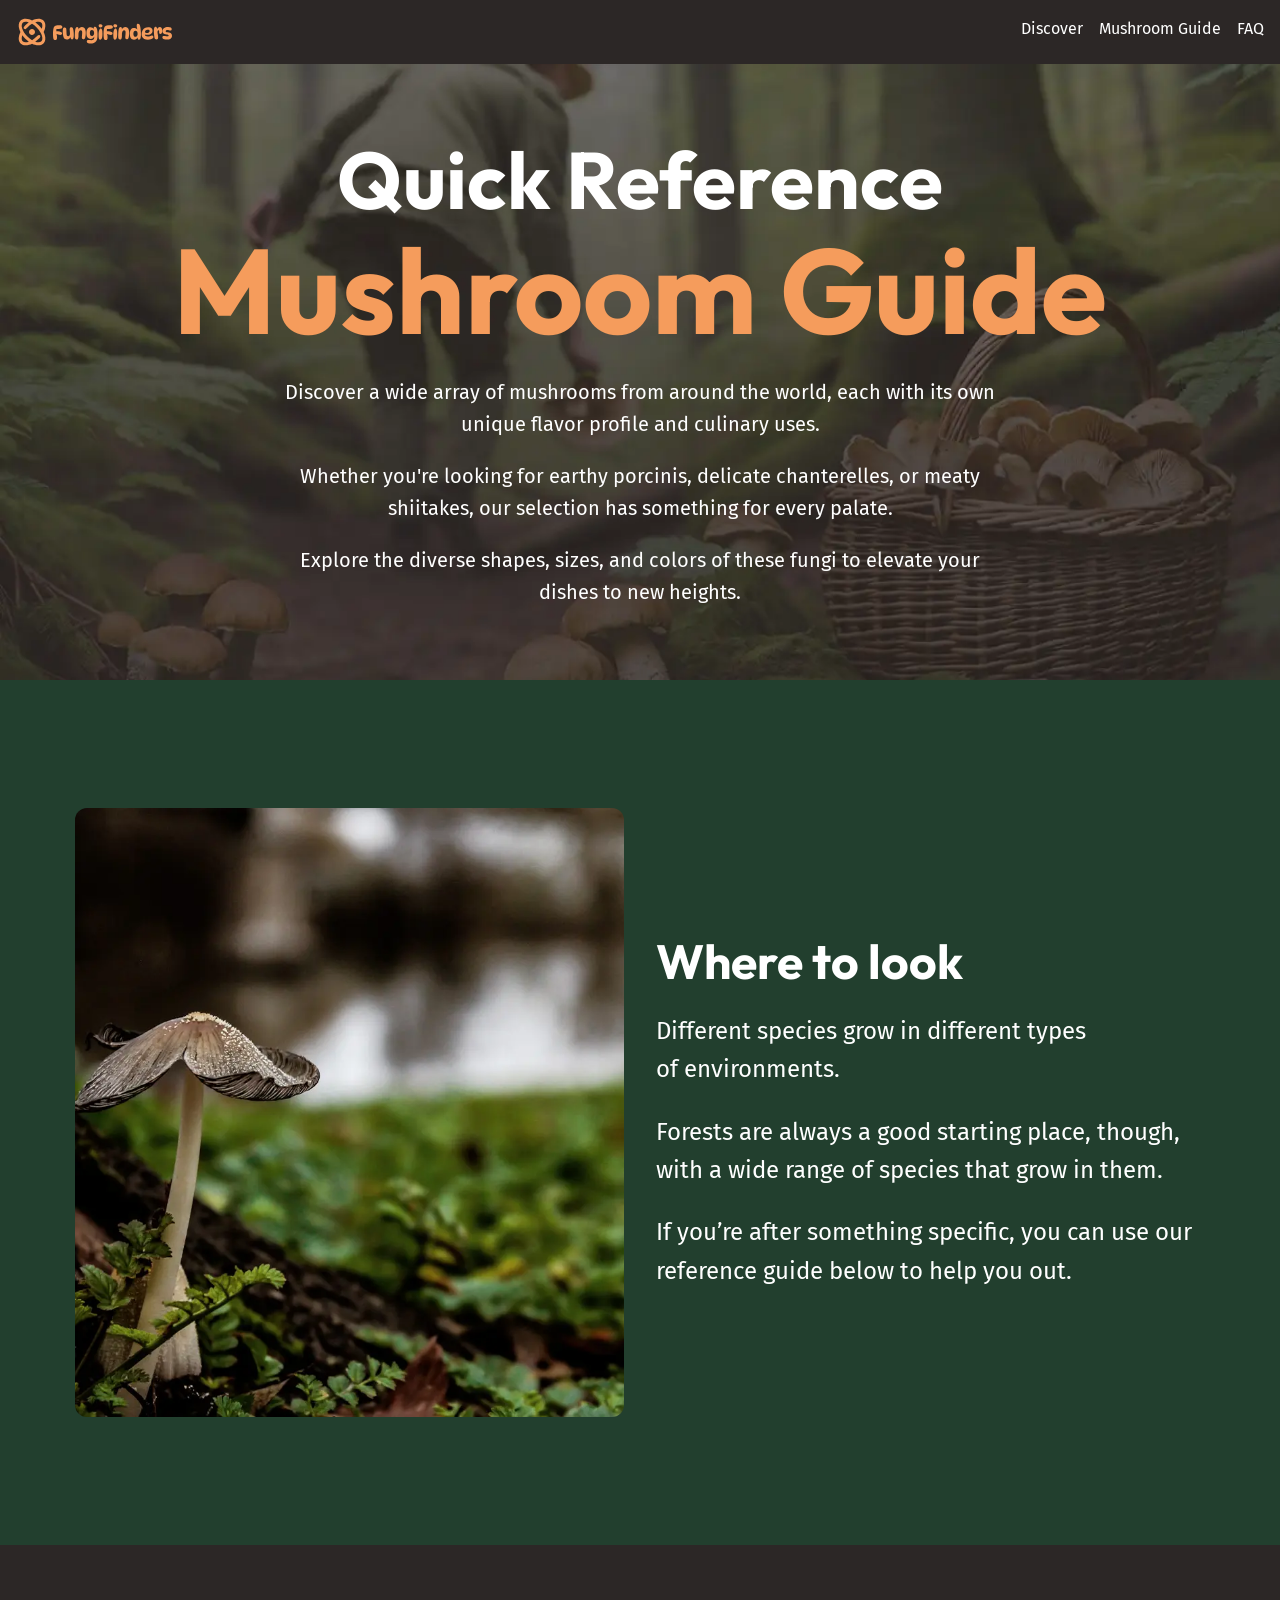
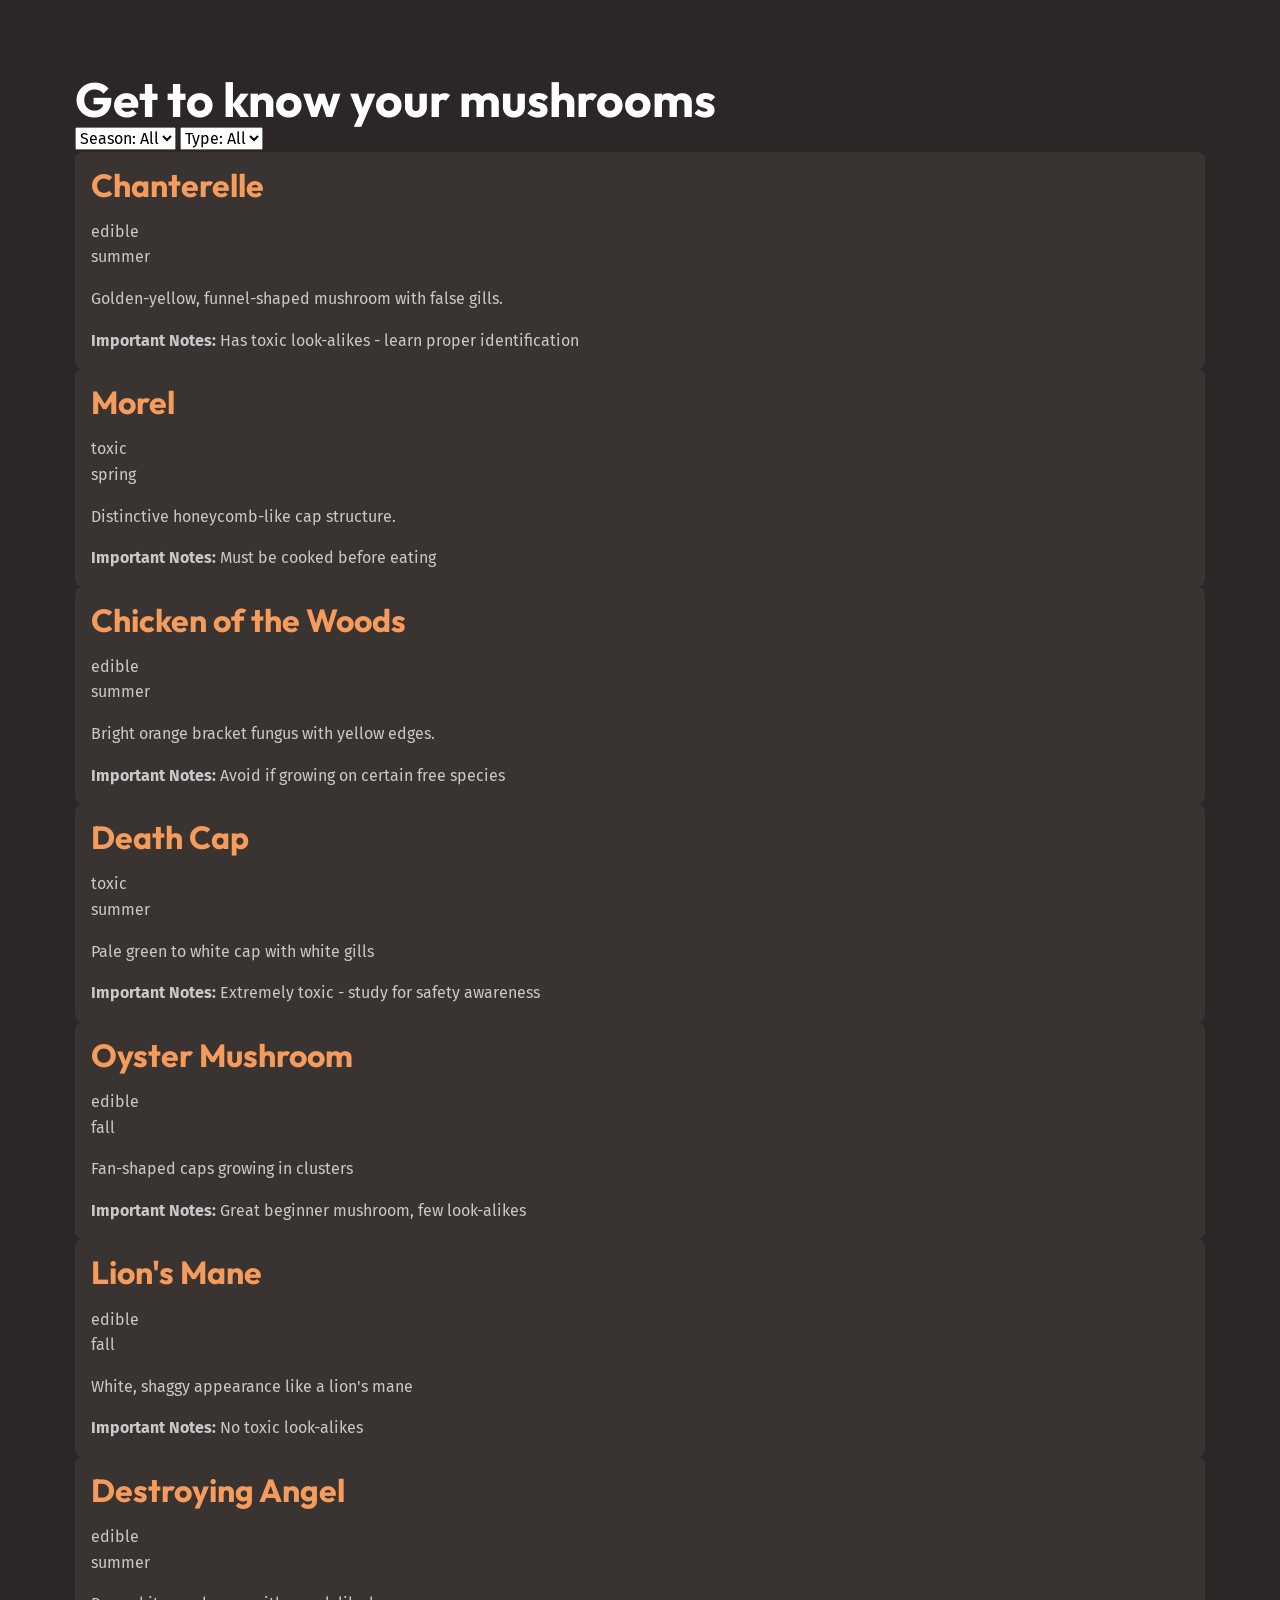
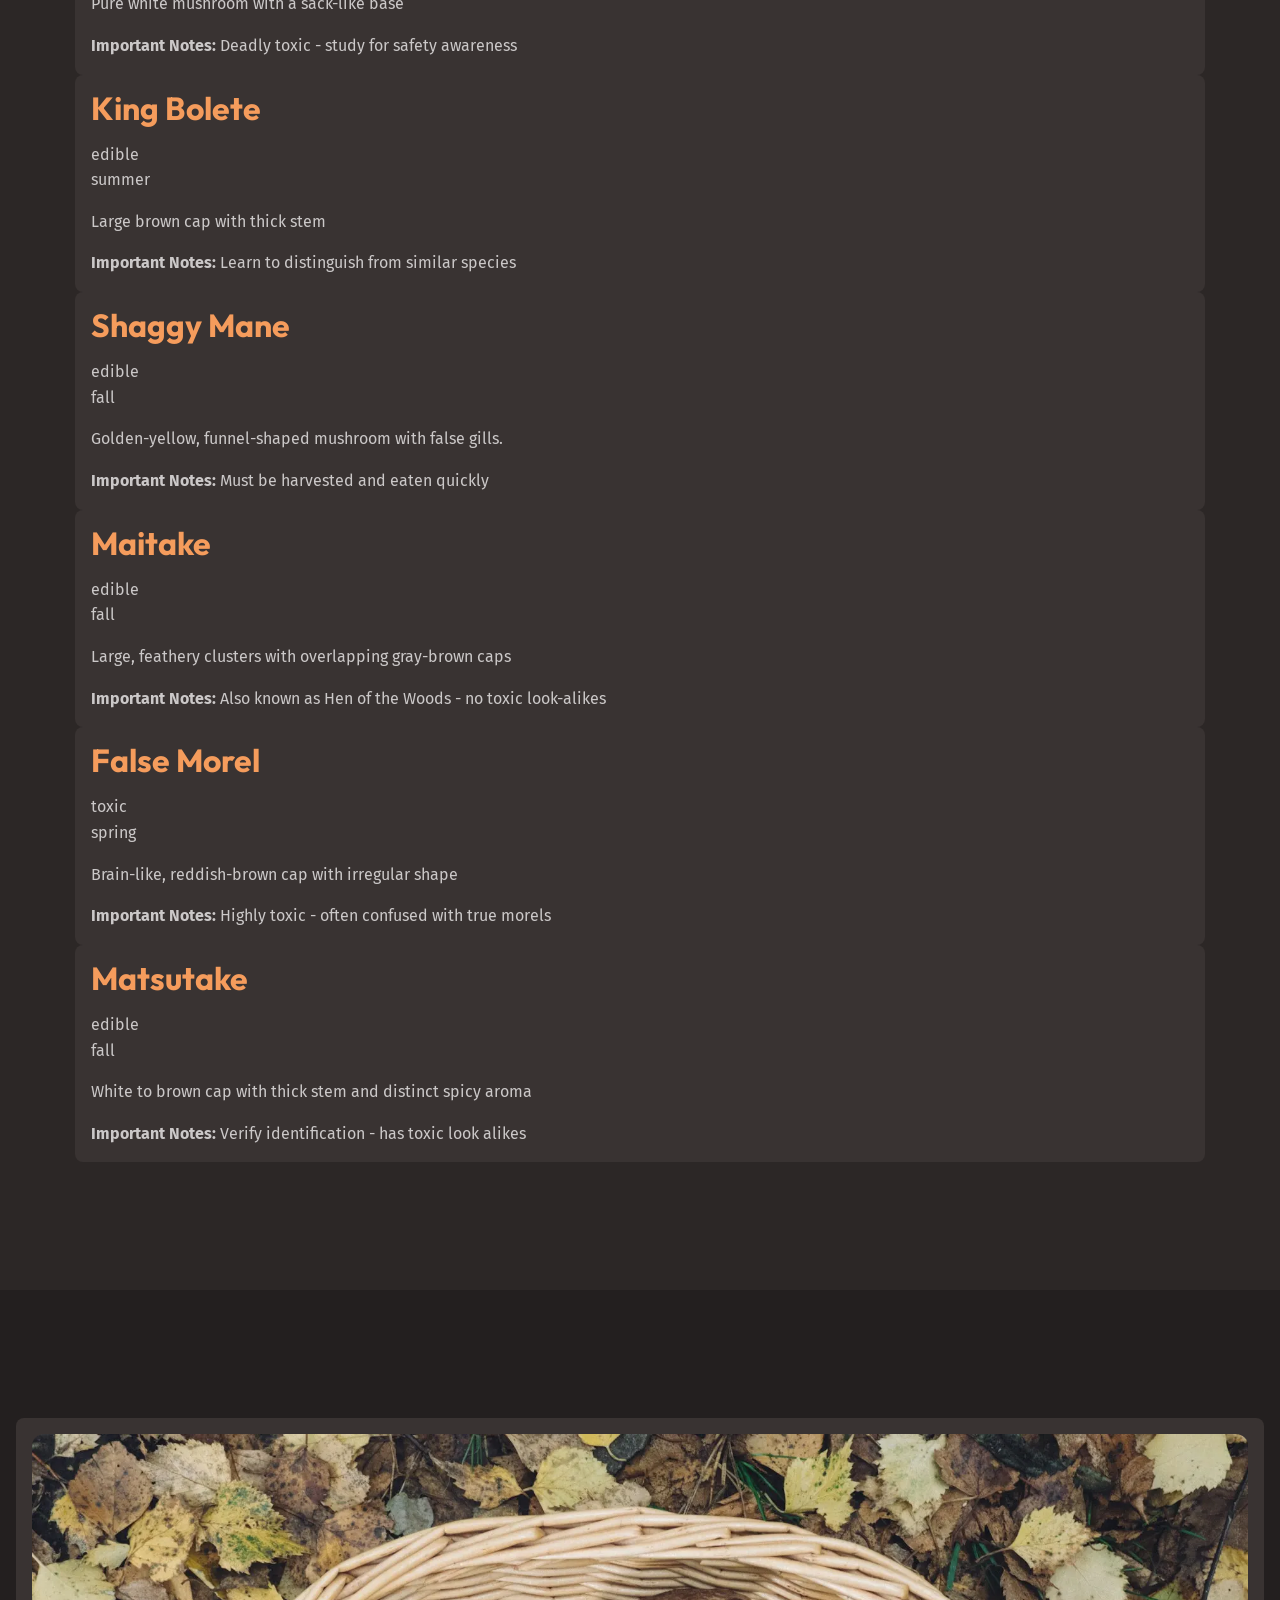
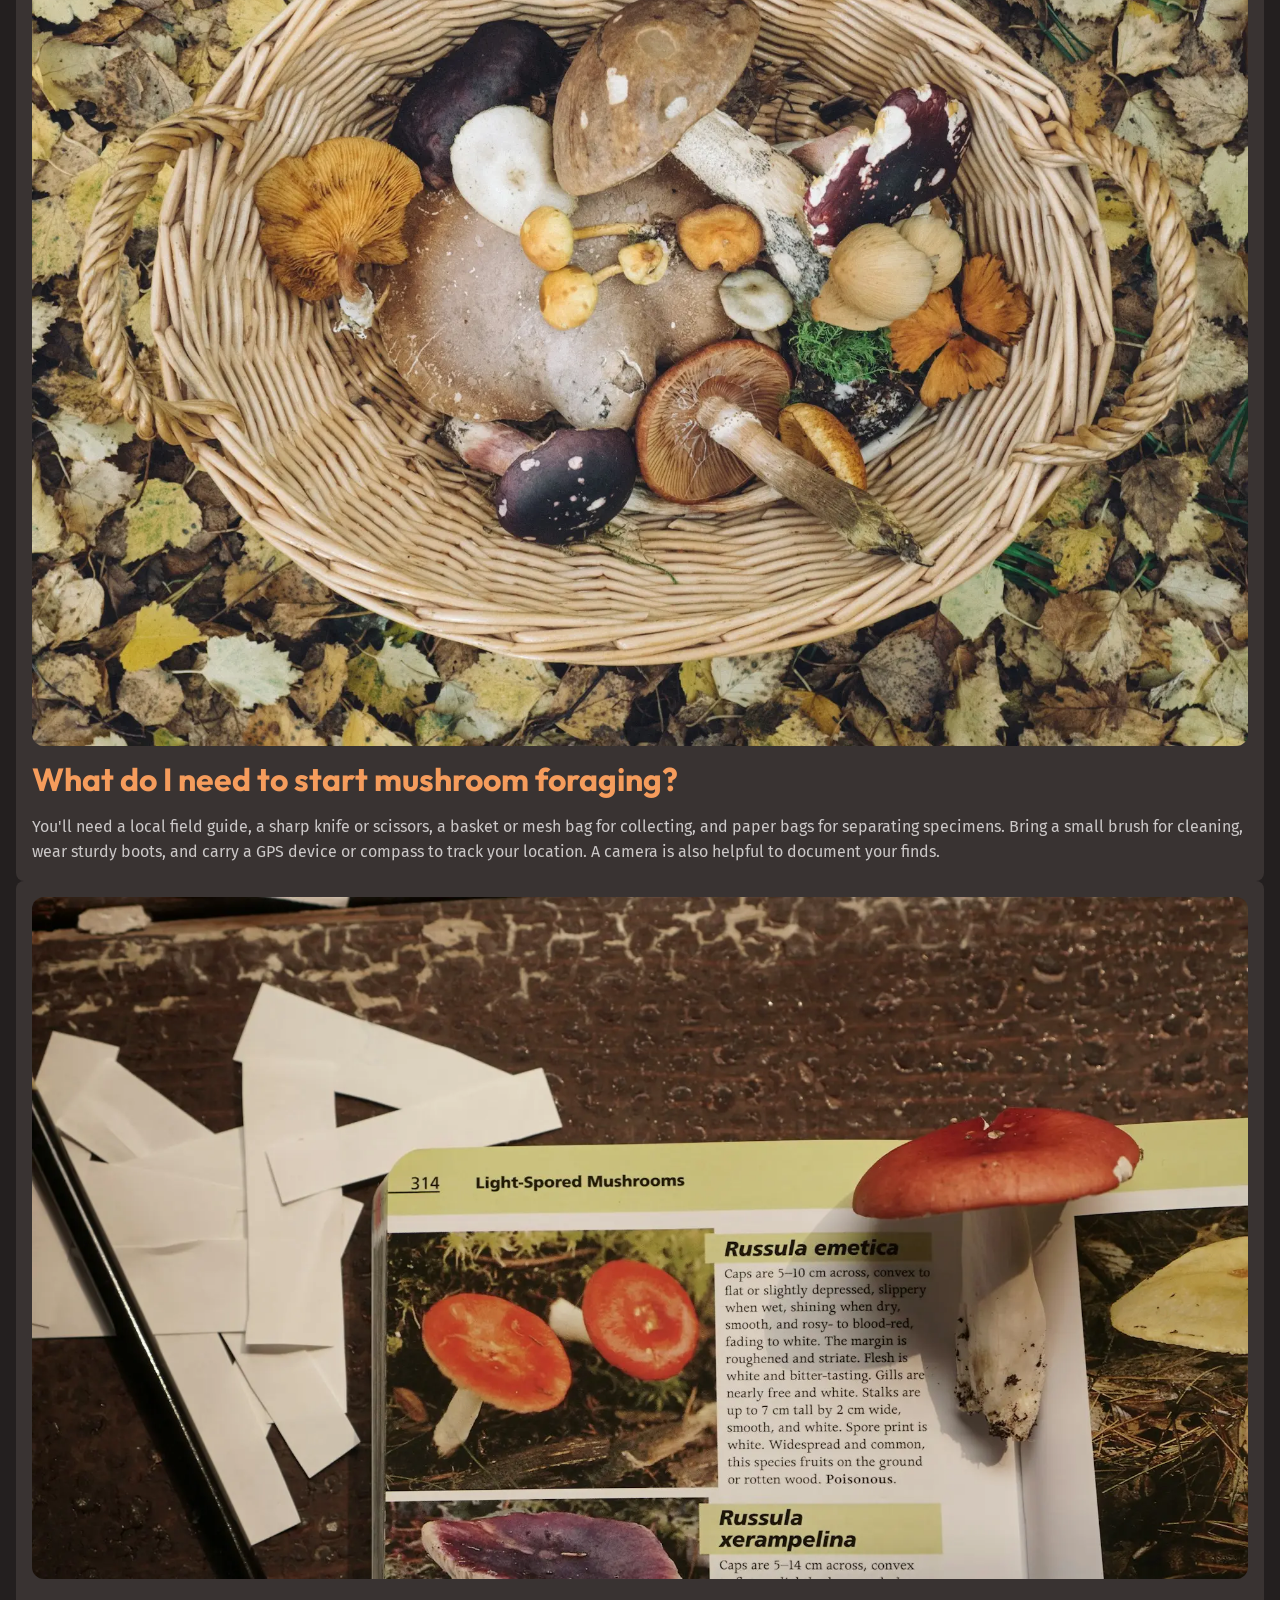
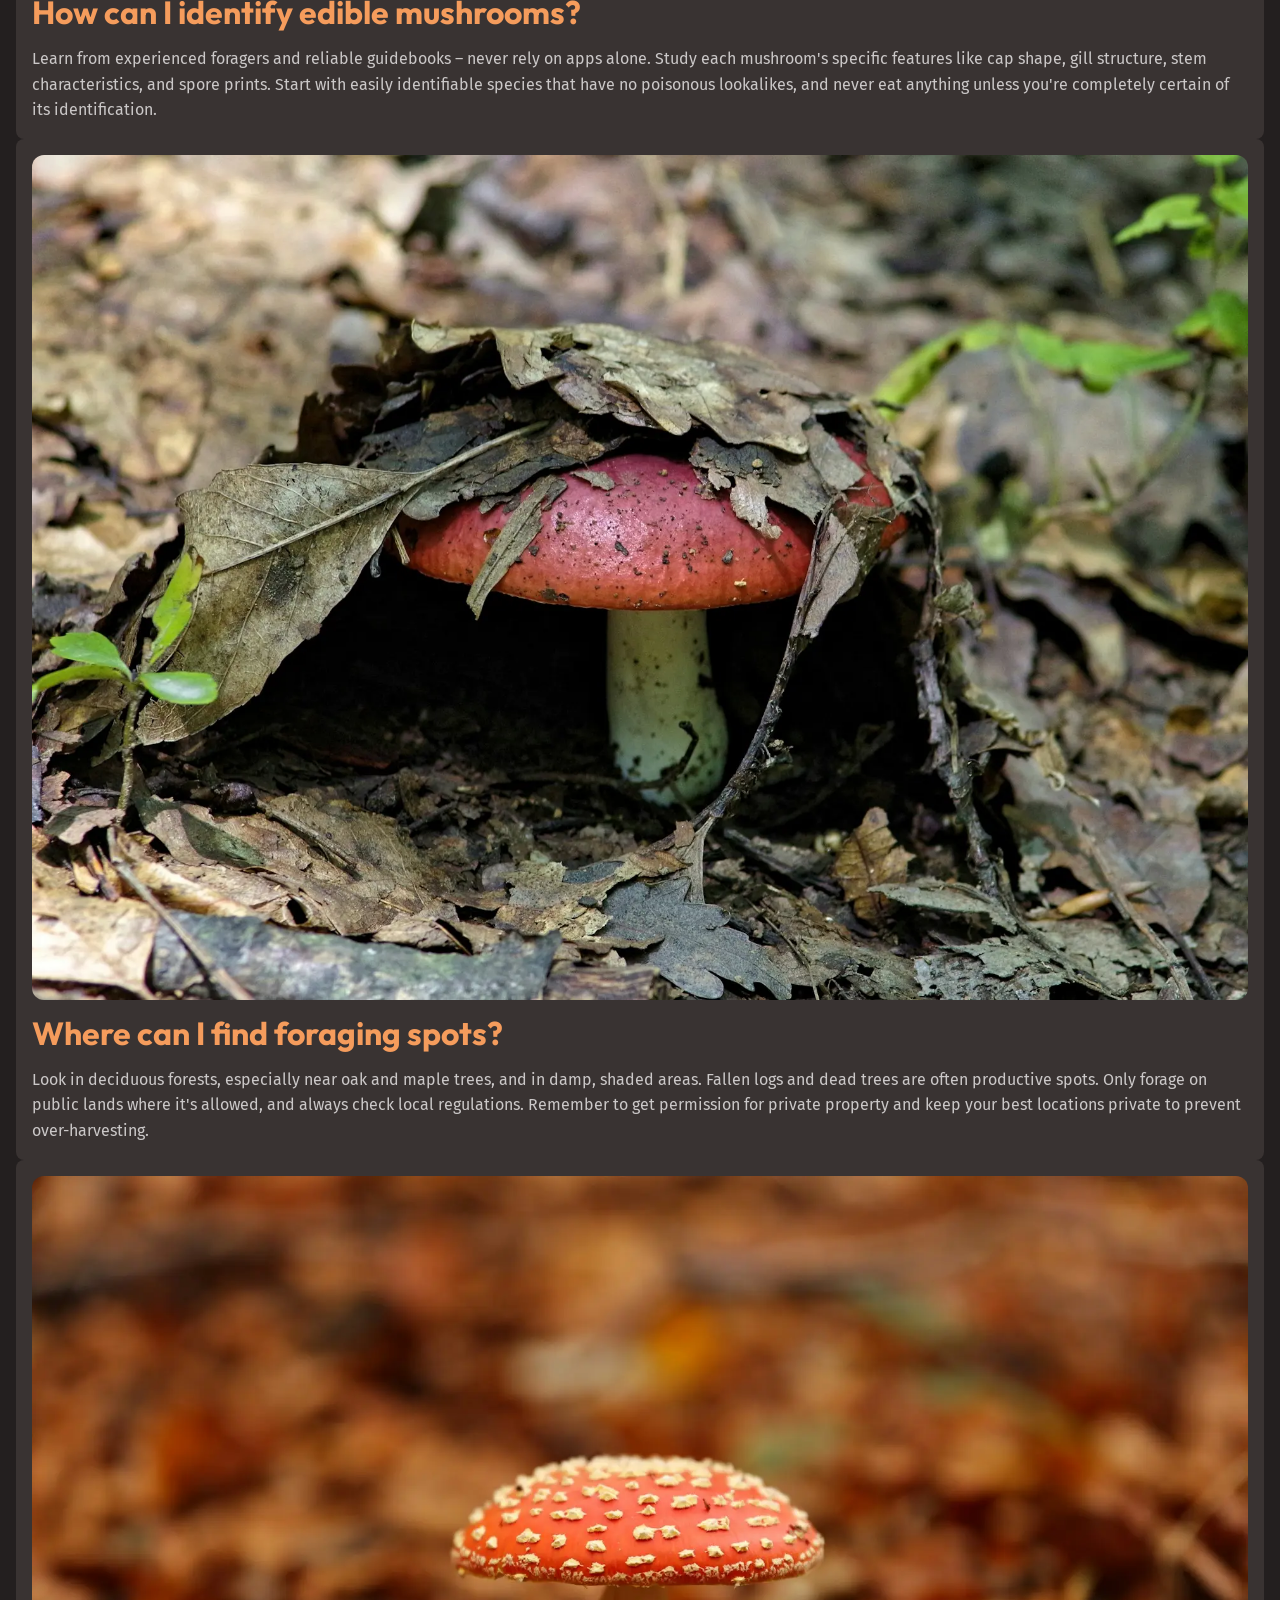
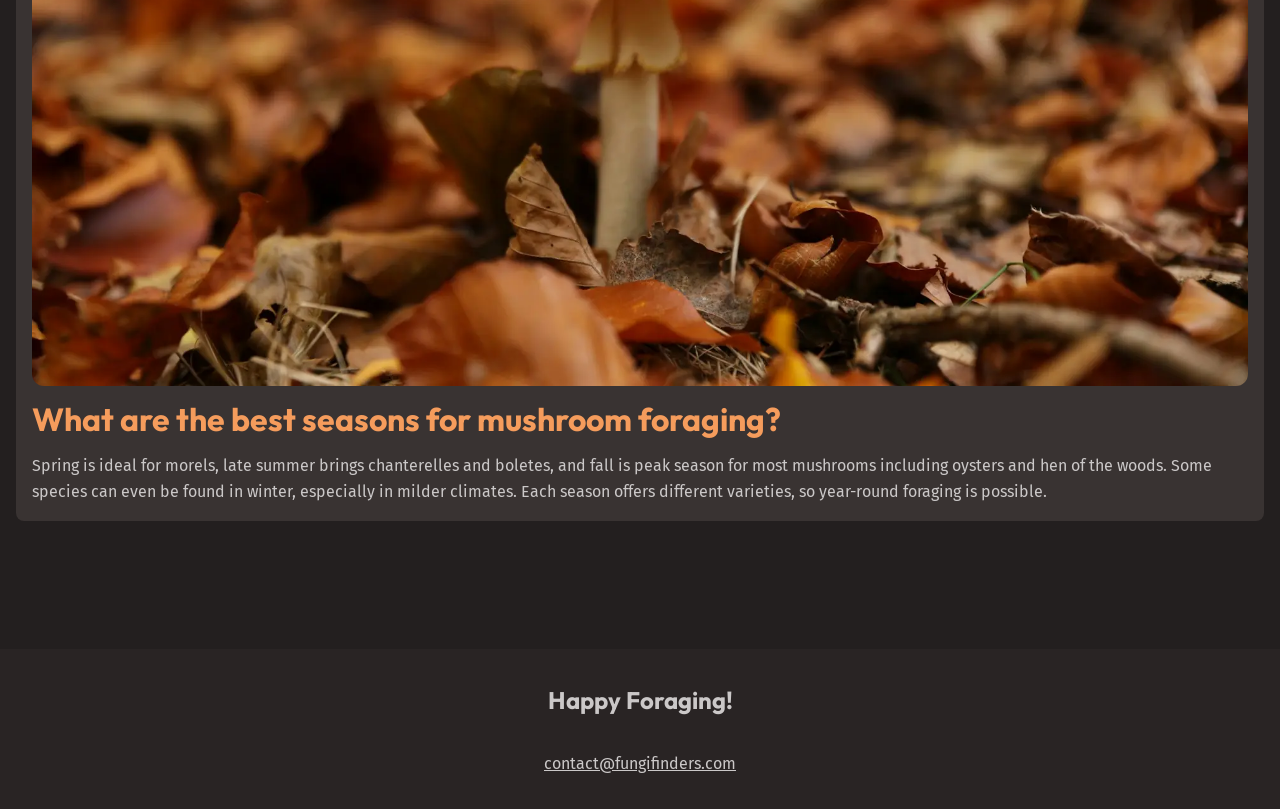
==== mushroom-guide.html @ 19c0169d "new page created and also relevant details added into it" ====
<!DOCTYPE html>
<html lang="en">

<head>
    <meta charset="UTF-8">
    <meta name="viewport" content="width=device-width, initial-scale=1.0">
    <title>Fungi Finder</title>
    <link rel="preconnect" href="https://fonts.googleapis.com" />
    <link rel="preconnect" href="https://fonts.gstatic.com" crossorigin />
    <link
        href="https://fonts.googleapis.com/css2?family=Fira+Sans:wght@400;700&family=Outfit:wght@100..900&display=swap"
        rel="stylesheet" />
    <link rel="stylesheet" href="./style.css" type="text/css" media="all">
    <script src="/main.js" defer></script>
</head>

<body>
    <a class="skip-to-main" href="#main">Skip to main Content</a>
    <header class="site-header">
        <div class="wrapper" data-width="wide">
            <div class="site-header__inner">
                <img src="/assets/fungi-finders.svg" alt="Fungi Finders">
                <button aria-controls="primary-nav" aria-expanded="false">
                    <span class="visually-hidden">Menu</span>
                    <img src="/assets/hamburger.svg" alt="">
                </button>
                <nav id="primary-nav" class="primary-navigation">
                    <ul role="list">
                        <li><a href="/">Discover</a></li>
                        <li><a href="/">Mushroom Guide</a></li>
                        <li><a href="/">FAQ</a></li>
                    </ul>
                </nav>
            </div>
        </div>
    </header>
    <main id="main">
        <section class="hero flow section" data-padding="compact">
            <div class="wrapper">
                <h1 class="hero__title">Quick Reference<span>Mushroom Guide</span></h1>
            </div>
            <div class="wrapper" data-width="narrow">
                <div class="flow">
                    <p>Discover a wide array of mushrooms from around the world, each with its own unique flavor profile
                        and culinary uses.</p>
                    <p>Whether you're looking for earthy porcinis, delicate chanterelles, or meaty shiitakes, our
                        selection has something for
                        every palate.</p>
                    <p>Explore the diverse shapes, sizes, and colors of these fungi to elevate your dishes to new
                        heights.</p>
                </div>
            </div>
        </section>

        <!-- Where to Look -->
        <section class="background-accent section">
            <div class="wrapper">
                <div class="equal-columns" data-alignment="centered" data-gap="large">
                    <div>
                        <img src="/assets/where-to-look.webp"
                            alt="A white mushroom with a large cap growing on the forest floor.">
                    </div>
                    <div class="flow font-size-lg text-high-contrast">
                        <h2 class="section-title">Where to look</h2>
                        <p>Different species grow in different types of environments.</p>
                        <p>Forests are always a good starting place, though, with a wide range of species that grow in
                            them.</p>
                        <p>If you’re after something specific, you can use our reference guide below to help you out.
                        </p>
                    </div>
                </div>
            </div>
        </section>

        <section class="section">
            <div class="wrapper">
                <h2 class="section-title">Get to know your mushrooms</h2>
                <select name="" id="">
                    <option value="all">Season: All</option>
                    <option value="spring">Spring</option>
                    <option value="summer">Summer</option>
                    <option value="fall">Fall</option>
                </select>
                <select name="" id="">
                    <option value="all">Type: All</option>
                    <option value="edible">Edible</option>
                    <option value="toxic">Toxic</option>
                </select>

                <!-- grid of mushrooms -->
                <div>
                    <div class="card">
                        <h3 class="card__title">Chanterelle</h3>
                        <ul role="list" aria-label="Mushroom Characteristic">
                            <li data-edible="edible">
                                <span class="visually-hidden">This mushroom is</span>
                                edible
                            </li>
                            <li data-season="summer">
                                <span class="visually-hidden">Best season to harvest this mushroom is</span>
                                summer
                            </li>
                        </ul>
                        <p>Golden-yellow, funnel-shaped mushroom with false gills.</p>
                        <div class="card__note">
                            <strong>Important Notes:</strong>
                            Has toxic look-alikes - learn proper identification
                        </div>
                    </div>

                    <div class="card">
                        <h3 class="card__title">Morel</h3>
                        <ul role="list" aria-label="Mushroom Characteristic">
                            <li data-edible="toxic">
                                <span class="visually-hidden">This mushroom is</span>
                                toxic
                            </li>
                            <li data-season="spring">
                                <span class="visually-hidden">Best season to harvest this mushroom is</span>
                                spring
                            </li>
                        </ul>
                        <p>Distinctive honeycomb-like cap structure.</p>
                        <div class="card__note">
                            <strong>Important Notes:</strong>
                            Must be cooked before eating
                        </div>
                    </div>

                    <div class="card">
                        <h3 class="card__title">Chicken of the Woods</h3>
                        <ul role="list" aria-label="Mushroom Characteristic">
                            <li data-edible="edible">
                                <span class="visually-hidden">This mushroom is</span>
                                edible
                            </li>
                            <li data-season="summer">
                                <span class="visually-hidden">Best season to harvest this mushroom is</span>
                                summer
                            </li>
                        </ul>
                        <p>Bright orange bracket fungus with yellow edges.</p>
                        <div class="card__note">
                            <strong>Important Notes:</strong>
                            Avoid if growing on certain free species
                        </div>
                    </div>

                    <div class="card">
                        <h3 class="card__title">Death Cap</h3>
                        <ul role="list" aria-label="Mushroom Characteristic">
                            <li data-edible="toxic">
                                <span class="visually-hidden">This mushroom is</span>
                                toxic
                            </li>
                            <li data-season="summer">
                                <span class="visually-hidden">Best season to harvest this mushroom is</span>
                                summer
                            </li>
                        </ul>
                        <p>Pale green to white cap with white gills</p>
                        <div class="card__note">
                            <strong>Important Notes:</strong>
                            Extremely toxic - study for safety awareness
                        </div>
                    </div>

                    <div class="card">
                        <h3 class="card__title">Oyster Mushroom</h3>
                        <ul role="list" aria-label="Mushroom Characteristic">
                            <li data-edible="edible">
                                <span class="visually-hidden">This mushroom is</span>
                                edible
                            </li>
                            <li data-season="fall">
                                <span class="visually-hidden">Best season to harvest this mushroom is</span>
                                fall
                            </li>
                        </ul>
                        <p>Fan-shaped caps growing in clusters</p>
                        <div class="card__note">
                            <strong>Important Notes:</strong>
                            Great beginner mushroom, few look-alikes
                        </div>
                    </div>

                    <div class="card">
                        <h3 class="card__title">Lion's Mane</h3>
                        <ul role="list" aria-label="Mushroom Characteristic">
                            <li data-edible="edible">
                                <span class="visually-hidden">This mushroom is</span>
                                edible
                            </li>
                            <li data-season="fall">
                                <span class="visually-hidden">Best season to harvest this mushroom is</span>
                                fall
                            </li>
                        </ul>
                        <p>White, shaggy appearance like a lion's mane</p>
                        <div class="card__note">
                            <strong>Important Notes:</strong>
                            No toxic look-alikes
                        </div>
                    </div>

                    <div class="card">
                        <h3 class="card__title">Destroying Angel</h3>
                        <ul role="list" aria-label="Mushroom Characteristic">
                            <li data-edible="edible">
                                <span class="visually-hidden">This mushroom is</span>
                                edible
                            </li>
                            <li data-season="summer">
                                <span class="visually-hidden">Best season to harvest this mushroom is</span>
                                summer
                            </li>
                        </ul>
                        <p>Pure white mushroom with a sack-like base</p>
                        <div class="card__note">
                            <strong>Important Notes:</strong>
                            Deadly toxic - study for safety awareness
                        </div>
                    </div>

                    <div class="card">
                        <h3 class="card__title">King Bolete</h3>
                        <ul role="list" aria-label="Mushroom Characteristic">
                            <li data-edible="edible">
                                <span class="visually-hidden">This mushroom is</span>
                                edible
                            </li>
                            <li data-season="summer">
                                <span class="visually-hidden">Best season to harvest this mushroom is</span>
                                summer
                            </li>
                        </ul>
                        <p>Large brown cap with thick stem</p>
                        <div class="card__note">
                            <strong>Important Notes:</strong>
                            Learn to distinguish from similar species
                        </div>
                    </div>

                    <div class="card">
                        <h3 class="card__title">Shaggy Mane</h3>
                        <ul role="list" aria-label="Mushroom Characteristic">
                            <li data-edible="edible">
                                <span class="visually-hidden">This mushroom is</span>
                                edible
                            </li>
                            <li data-season="fall">
                                <span class="visually-hidden">Best season to harvest this mushroom is</span>
                                fall
                            </li>
                        </ul>
                        <p>Golden-yellow, funnel-shaped mushroom with false gills.</p>
                        <div class="card__note">
                            <strong>Important Notes:</strong>
                            Must be harvested and eaten quickly
                        </div>
                    </div>

                    <div class="card">
                        <h3 class="card__title">Maitake</h3>
                        <ul role="list" aria-label="Mushroom Characteristic">
                            <li data-edible="edible">
                                <span class="visually-hidden">This mushroom is</span>
                                edible
                            </li>
                            <li data-season="fall">
                                <span class="visually-hidden">Best season to harvest this mushroom is</span>
                                fall
                            </li>
                        </ul>
                        <p>Large, feathery clusters with overlapping gray-brown caps</p>
                        <div class="card__note">
                            <strong>Important Notes:</strong>
                            Also known as Hen of the Woods - no toxic look-alikes
                        </div>
                    </div>

                    <div class="card">
                        <h3 class="card__title">False Morel</h3>
                        <ul role="list" aria-label="Mushroom Characteristic">
                            <li data-edible="toxic">
                                <span class="visually-hidden">This mushroom is</span>
                                toxic
                            </li>
                            <li data-season="spring">
                                <span class="visually-hidden">Best season to harvest this mushroom is</span>
                                spring
                            </li>
                        </ul>
                        <p>Brain-like, reddish-brown cap with irregular shape</p>
                        <div class="card__note">
                            <strong>Important Notes:</strong>
                            Highly toxic - often confused with true morels
                        </div>
                    </div>

                    <div class="card">
                        <h3 class="card__title">Matsutake</h3>
                        <ul role="list" aria-label="Mushroom Characteristic">
                            <li data-edible="edible">
                                <span class="visually-hidden">This mushroom is</span>
                                edible
                            </li>
                            <li data-season="fall">
                                <span class="visually-hidden">Best season to harvest this mushroom is</span>
                                fall
                            </li>
                        </ul>
                        <p>White to brown cap with thick stem and distinct spicy aroma</p>
                        <div class="card__note">
                            <strong>Important Notes:</strong>
                            Verify identification - has toxic look alikes
                        </div>
                    </div>
                </div>
            </div>
        </section>

        <!-- FAQ -->
        <section class="background-extra-dark section">
            <div class="wrapper" data-width="wide">
                <div class="card">
                    <img src="/assets/start-foraging.webp" alt="A basket full of wild mushrooms">
                    <h3 class="card__title">What do I need to start mushroom foraging?</h3>
                    <p>You'll need a local field guide, a sharp knife or scissors, a basket or mesh bag for collecting,
                        and paper bags for
                        separating specimens. Bring a small brush for cleaning, wear sturdy boots, and carry a GPS
                        device or compass to track
                        your location. A camera is also helpful to document your finds.</p>
                </div>

                <div class="card">
                    <img src="/assets/identify-mushrooms.webp"
                        alt="A mushroom on top of a book showing the information about that mushroom.">
                    <h3 class="card__title">How can I identify edible mushrooms?</h3>
                    <p>Learn from experienced foragers and reliable guidebooks – never rely on apps alone. Study each
                        mushroom's specific
                        features like cap shape, gill structure, stem characteristics, and spore prints. Start with
                        easily identifiable species
                        that have no poisonous lookalikes, and never eat anything unless you're completely certain of
                        its identification.</p>
                </div>

                <div class="card">
                    <img src="/assets/where-to-find.webp"
                        alt="A mushroom with a red cap, poking out form a pile of leaves.">
                    <h3 class="card__title">Where can I find foraging spots?</h3>
                    <p>Look in deciduous forests, especially near oak and maple trees, and in damp, shaded areas. Fallen
                        logs and dead trees
                        are often productive spots. Only forage on public lands where it's allowed, and always check
                        local regulations. Remember
                        to get permission for private property and keep your best locations private to prevent
                        over-harvesting.</p>
                </div>

                <div class="card">
                    <img src="/assets/best-seasons.webp"
                        alt="A red capped mushroom with white dots on it, growing out a leafy forest floor.">
                    <h3 class="card__title">What are the best seasons for mushroom foraging?</h3>
                    <p>Spring is ideal for morels, late summer brings chanterelles and boletes, and fall is peak season
                        for most mushrooms
                        including oysters and hen of the woods. Some species can even be found in winter, especially in
                        milder climates. Each
                        season offers different varieties, so year-round foraging is possible.</p>
                </div>
            </div>
        </section>

    </main>

    <footer class="site-footer">
        <p class="site-footer__title">Happy Foraging!</p>
        <a href="mailto:contact@fungifinders.com">contact@fungifinders.com</a>
    </footer>
</body>

</html>
---- style.css ----
@layer reset {
    *,
    *::before,
    *::after {
    box-sizing: border-box;
    }

    /* https://kilianvalkhof.com/2022/css-html/your-css-reset-needs-text-size-adjust-probably/ */
    html {
    -moz-text-size-adjust: none;
    -webkit-text-size-adjust: none;
    text-size-adjust: none;
    }

    body,
    h1,
    h2,
    h3,
    h4,
    p,
    figure,
    blockquote,
    dl,
    dd {
    margin: 0;
    }

    /* https://www.scottohara.me/blog/2019/01/12/lists-and-safari.html */
    [role="list"] {
    list-style: none;
    margin: 0;
    padding: 0;
    }

    body {
    min-block-size: 100vh;
    line-height: 1.6;
    }

    h1,
    h2,
    h3,
    button,
    input,
    label {
    line-height: 1.1;
    }

    h1,
    h2,
    h3,
    h4 {
    text-wrap: balance;
    }

    p,
    li {
    text-wrap: pretty;
    }

    img,
    picture {
    max-inline-size: 100%;
    display: block;
    }

    input,
    button,
    textarea,
    select {
    font: inherit;
    }
}

@layer base {
    :root {
        --clr-white: hsl(0, 0%, 100%);
        --clr-gray-100: hsl(0, 2%, 79%);
        --clr-brand-400: hsl(25, 88%, 75%);
        --clr-brand-500: hsl(25, 88%, 66%);
        --clr-green-400: hsl(143, 19%, 49%);
        --clr-green-500: hsl(143, 38%, 37%);
        --clr-green-600: hsl(145, 29%, 19%);
        --clr-brown-500: hsl(10, 5%, 25%);
        --clr-brown-600: hsl(9, 7%, 21%);
        --clr-brown-700: hsl(9, 8%, 16%);
        --clr-brown-800: hsl(0, 6%, 15%);
        --clr-brown-900: hsl(0, 6%, 13%);

        --clr-orange-500: hsl(28, 43%, 28%);
        --clr-red-500: hsl(359, 34%, 24%);
        --clr-teal-500: hsl(186, 42%, 25%);

        --ff-heading: "Outfit", sans-serif;
        --ff-body: "Fira Sans", sans-serif;

        --fs-300: 0.875rem;
        --fs-400: 1rem;
        --fs-500: 1.125rem;
        --fs-600: 1.25rem;
        --fs-700: 1.5rem;
        --fs-800: 2rem;
        --fs-900: 3.75rem;
        --fs-1000: 3.75rem;

        @media (width > 760px) {
        --fs-300: 0.875rem;
        --fs-400: 1rem;
        --fs-500: 1.25rem;
        --fs-600: 1.5rem;
        --fs-700: 2rem;
        --fs-800: 3rem;
        --fs-900: 5rem;
        --fs-1000: 7.5rem;
    }
}

    :root {
        --text-main: var(--clr-gray-100);
        --text-high-contrast: var(--clr-white);
        --text-brand: var(--clr-brand-500);
        --text-brand-light: var(--clr-brand-400);

        --background-accent-light: var(--clr-green-400);
        --background-accent-main: var(--clr-green-500);
        --background-accent-dark: var(--clr-green-600);

        --background-extra-light: var(--clr-brown-500);
        --background-light: var(--clr-brown-600);
        --background-main: var(--clr-brown-700);
        --background-dark: var(--clr-brown-800);
        --background-extra-dark: var(--clr-brown-900);

        --font-size-heading-sm: var(--fs-700);
        --font-size-heading-regular: var(--fs-800);
        --font-size-heading-lg: var(--fs-900);
        --font-size-heading-xl: var(--fs-1000);

        --font-size-sm: var(--fs-300);
        --font-size-regular: var(--fs-400);
        --font-size-md: var(--fs-500);
        --font-size-lg: var(--fs-600);

        --border-radius-1: 0.25rem;
        --border-radius-2: 0.5rem;
        --border-radius-3: 0.75rem;
    }
    html {
        font-family: var(--ff-body);
        line-height: 1.6;
    }

    body {
        font-size: var(--font-size-regular);
        color: var(--text-main);
        background-color: var(--background-main);
    }

    h1, h2, h3, h4 {
        font-family: var(--ff-heading);
        color: var(--text-high-contrast);
    }

    h1 {
        font-size: var(--font-size-heading-lg);
    }

    a {
        color: var(--text-high-contrast);
    }

    a:hover,
    a:focus-visible {
        color: var(--text-brand-light);
    }

    img {
        border-radius: var(--border-radius-3);
    }

}

@layer layout {
    .flow > * + * {
        margin-top: var(--flow-spacer, 1em);
    }
    /* .flow > * + * "selects everything except the first direct child (* + *)" || alternatively we can use .flow > where:not(:first-child) to achieve same thing */

    .grid-flow {
        display: grid;
        gap: var(--grid-flow-space, 1rem);
    }

    .wrapper {
        --wrapper-max-width: 1130px;
        --wrapper-padding: 1rem;

        max-width: var(--wrapper-max-width);
        margin-inline: auto;
        padding-inline: var(--wrapper-padding);
        box-sizing: content-box;

    &[data-width="narrow"] {
        --wrapper-max-width: 720px;
    }

    &[data-width="wide"] {
        --wrapper-max-width: 1330px;
    }
    }

    .section {
        --padding: 3.75rem;

        padding-block: var(--padding);

        @media (width > 760px) {
            --padding: 8rem;

            &[data-padding="compact"] {
            --padding: 4.5rem;
            }
        }
    }

    .equal-columns {
        display: grid;
        gap: var(--equal-columns-gap, 1rem);
        align-items: var(--equal-columns-vertical-alignment, start);


        &[data-gap="large"] {
            --equal-columns-gap: 2rem;
        }

        &[data-alignment="centered"] {
            --equal-columns-vertical-alignment: center;
        }

        @media (width > 760px) {
            grid-auto-flow: column;
            grid-auto-columns: 1fr;
        }
    }
}

@layer components {
    .skip-to-main:not(:focus) {
        clip: rect(0 0 0 0);
        clip-path: inset(50%);
        height: 1px;
        overflow: hidden;
        position: absolute;
        white-space: nowrap;
        width: 1px;
    }

    .skip-to-main {
        position: absolute;
        background: var(--background-accent-main);
        padding: 1rem;
        border-radius: var(--border-radius-2);
    }

    .site-header {
        padding-block: 1rem;
    }
    .site-header__inner {
        display: flex;
        gap: 0.5rem 1rem;
        flex-wrap: wrap;
        justify-content: space-between;
    }

    [aria-controls="primary-nav"] {
        z-index: 100;
        cursor: pointer;
        background: transparent;
        border: 0;

        img {
            border-radius: 0;
        }
    }

    [aria-controls="primary-nav"] {
        display: none;
    }

    .primary-navigation {
        ul {
            display: flex;
            flex-wrap: wrap;
            gap: 0.5rem 1rem;
        }

        a {
            text-decoration: none;
        }


        @media (width < 760px) {
            display: none;
            position: absolute;
            z-index: 10;
            top: 0;
            right: 0;
            font-size: var(--font-size-lg);
            font-weight: 700;
            font-family: var(--ff-heading);
            background-color: var(--background-accent-main);
            padding: 2rem;
            border-radius: 0 0 0 var(--border-radius-3);

            ul {
                gap: 0;
                flex-direction: column;
            }

            li + li {
                margin-block-start: 1.5rem;
                padding-block-start: 1.5rem;
                border-top: 2px solid var(--background-accent-light);
            }
        }
    }

    @media (width < 760px) {
        [aria-controls="primary-nav"] {
            display: block;
        }
        [aria-expanded="true"] ~ .primary-navigation {
            display: block;
        }
    }

    .site-footer {
        text-align: center;
        background-color: var(--background-dark);
        padding-block: 2rem;
        display: grid;
        gap: 2rem;

        a {
            color: var(--text-main);
        }

        a:hover,
        a:focus-visible {
            color: var(--text-brand-light);
        }

    }

    .site-footer__title {
        font-size: var(--font-size-lg);
        font-family: var(--ff-heading);
        font-weight: 700;
    }

    .hero {
        text-align: center;
        font-size: var(--font-size-md);
        color: var(--text-high-contrast);
        background-image: url(/assets/hero.webp);
        background-size: cover;
    }

    .hero__title {
        font-size: var(--font-size-heading-lg);

        span {
            font-size: var(--font-size-heading-xl);
            color: var(--text-brand);
            display: block;
        }
    }

    .card {
        display: grid;
        gap: var(--card-gap, 1rem);
        padding: 1rem;
        background-color: var(--background-light);
        border-radius: var(--border-radius-2);

        img {
            border-radius: var(--border-radius-3);
        }
    }

    .card__title {
        font-size: var(--card-title-font-size, var(--font-size-heading-sm));
        color: var(--card-title-color, var(--text-brand));
    }

    .button {
        display: inline-flex;
        font-size: var(--font-size-md);
        text-decoration: none;
        cursor: pointer;
        padding: 0.5rem 1rem;
        background-color: var(--background-accent-main);
        font-family: var(--ff-heading);
        font-weight: 700;
        border-radius: var(--border-radius-2);
    }

    .button:hover,
    .button:focus-visible {
        color: var(--text-high-contrast);
        background-color: var(--background-accent-light);
    }
}

@layer utilities {
    .text-center {
    text-align: center;
    }
    .text-brand {
    color: var(--text-brand);
    }
    .text-high-contrast {
    color: var(--text-high-contrast);
    }

    .section-title {
    font-size: var(--font-size-heading-regular);
    }

    .background-base {
    background-color: var(--background-base);
    }
    .background-light {
    background-color: var(--background-light);
    }
    .background-extra-light {
    background-color: var(--background-extra-light);
    }
    .background-dark {
    background-color: var(--background-dark);
    }
    .background-extra-dark {
    background-color: var(--background-extra-dark);
    }

    .background-accent {
    background-color: var(--background-accent-dark);
    }

    .font-size-sm {
    font-size: var(--font-size-sm);
    }
    .font-size-regular {
    font-size: var(--font-size-regular);
    }
    .font-size-md {
    font-size: var(--font-size-md);
    }
    .font-size-lg {
    font-size: var(--font-size-lg);
    }

    .visually-hidden {
        clip: rect(0 0 0 0);
        clip-path: inset(50%);
        height: 1px;
        overflow: hidden;
        position: absolute;
        white-space: nowrap;
        width: 1px;
    }
}
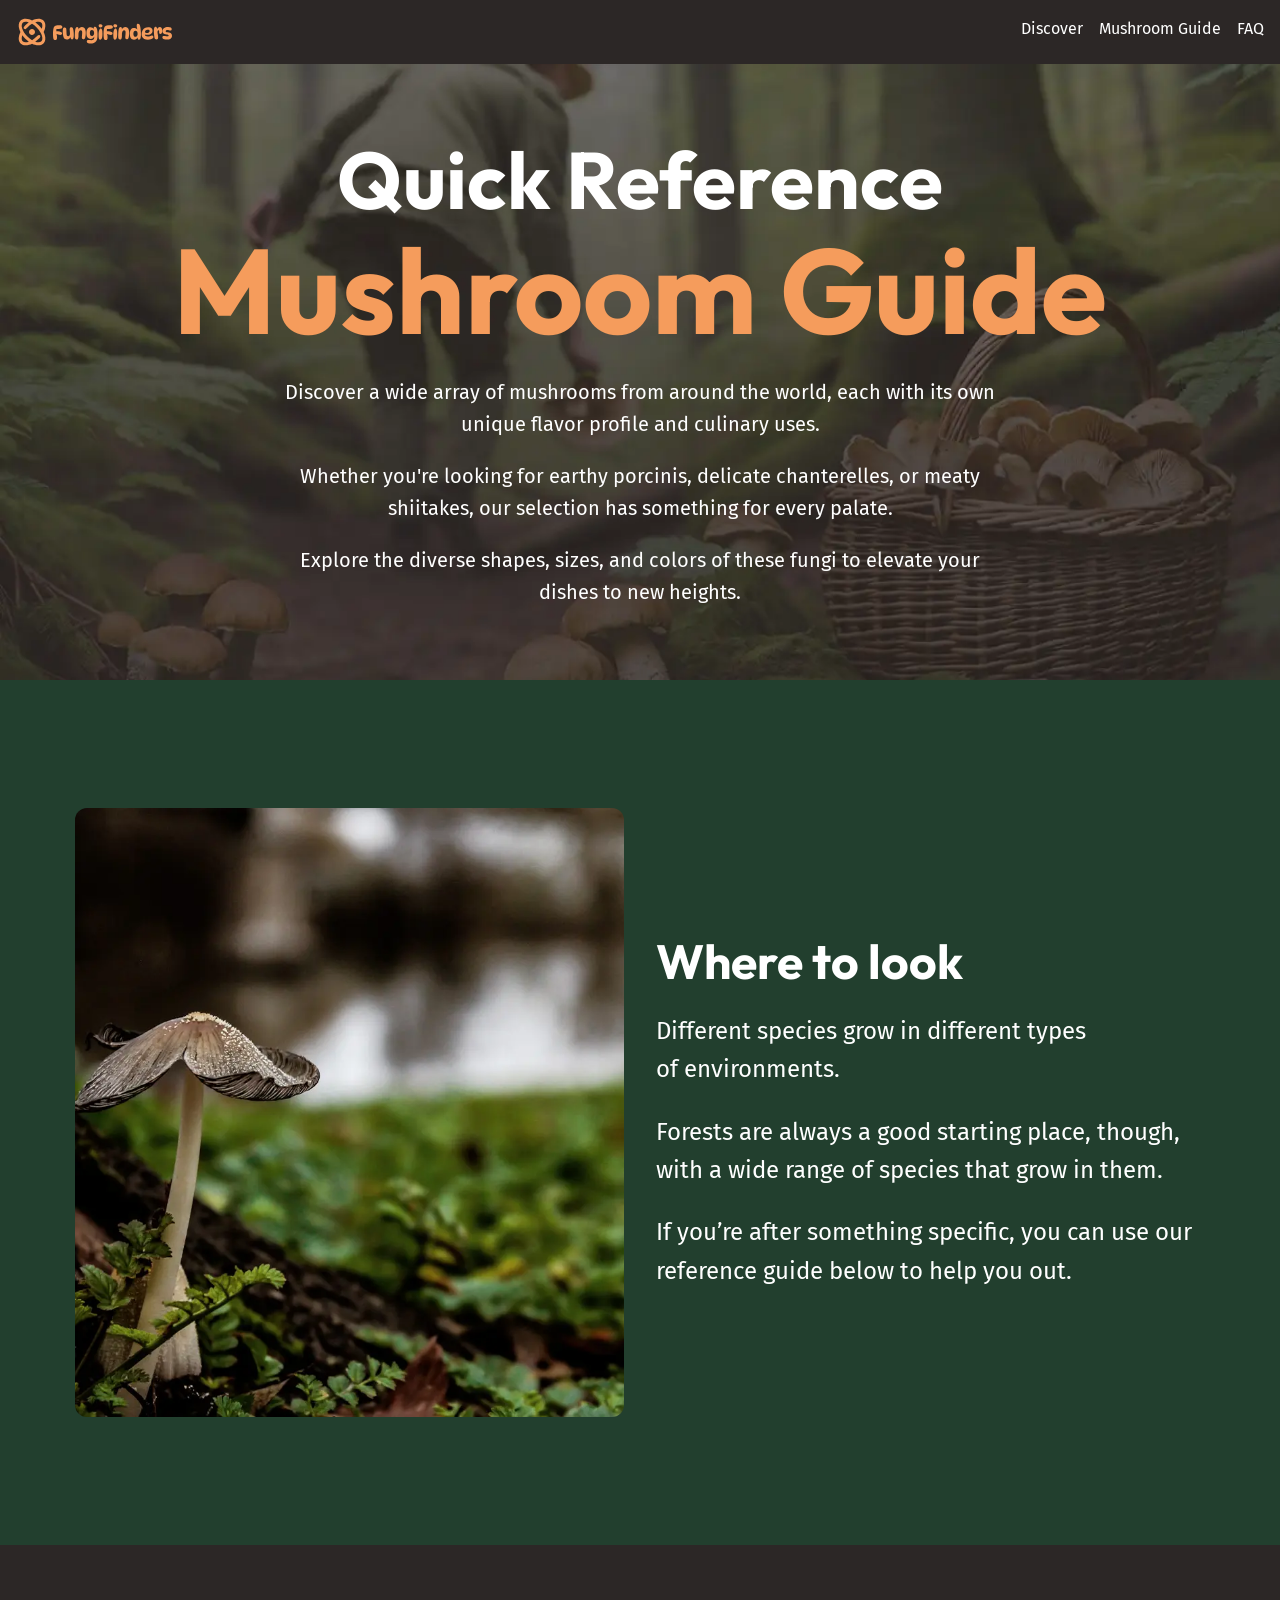
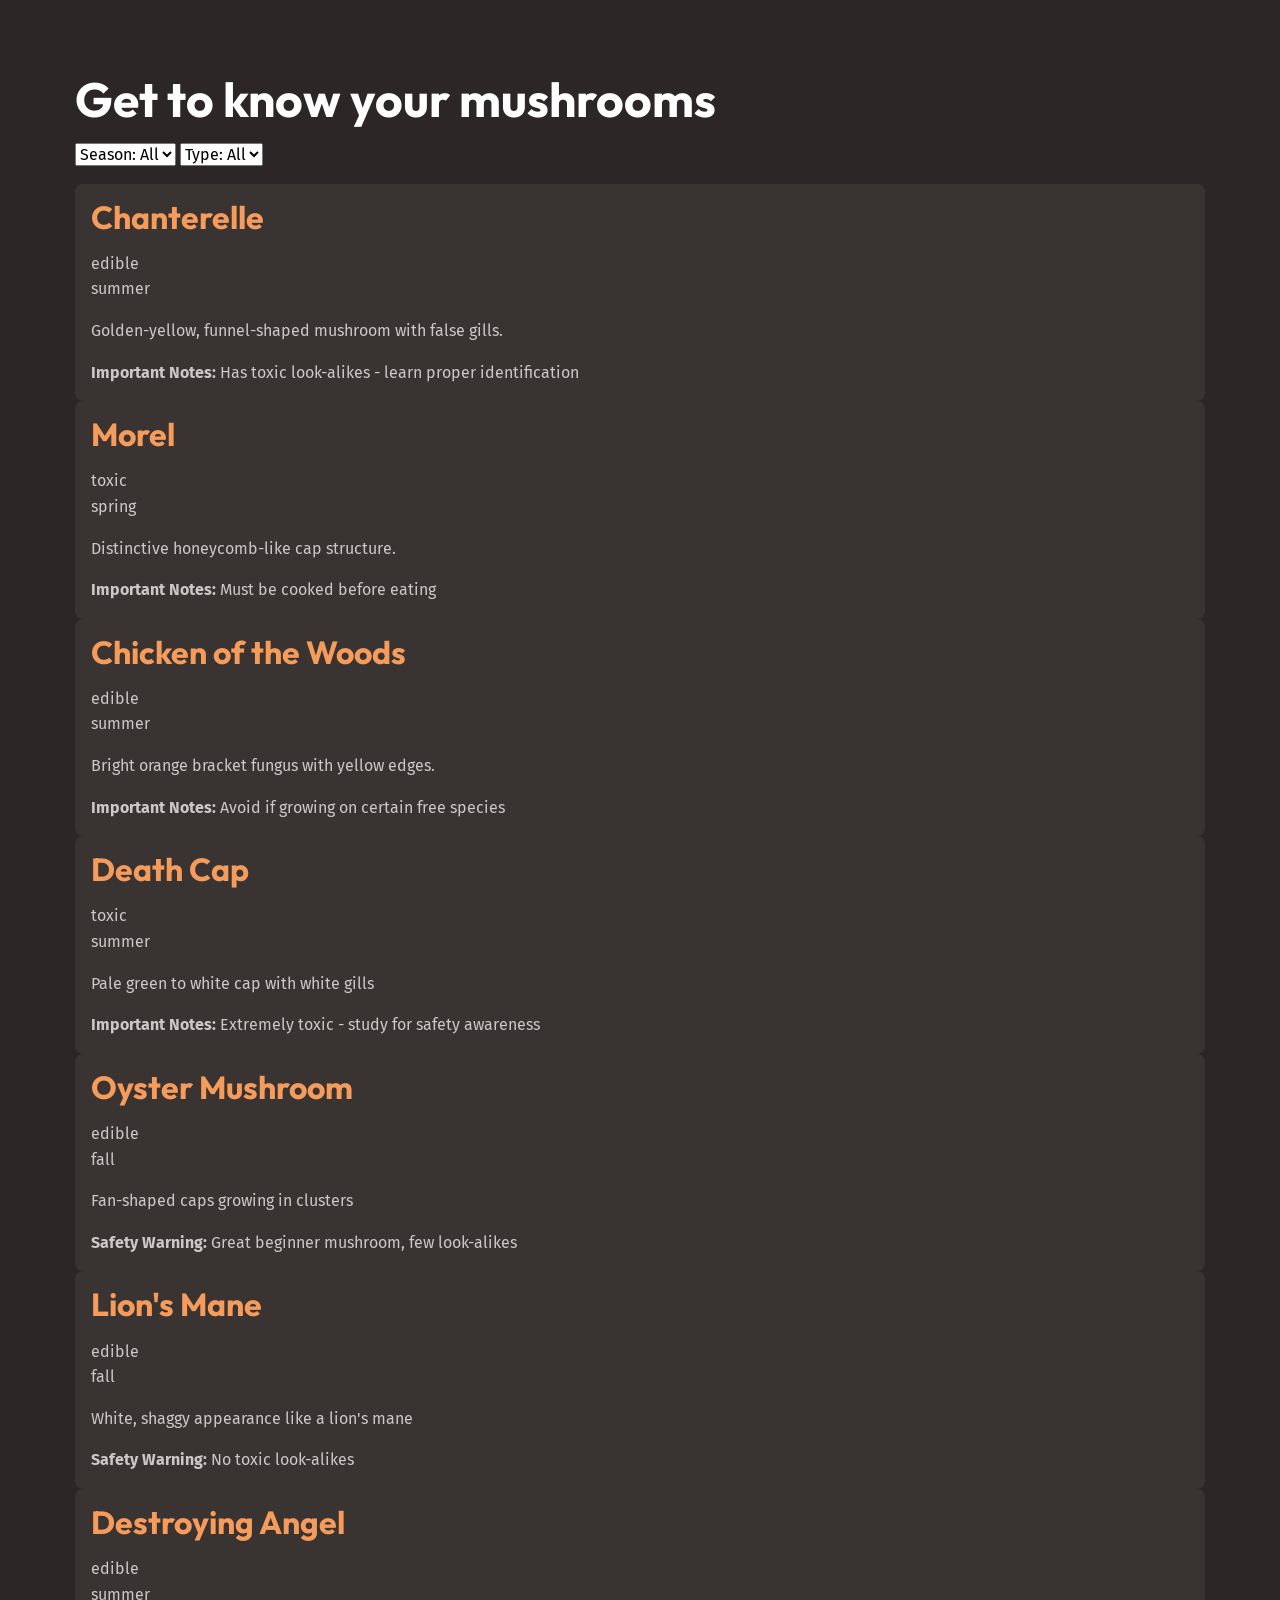
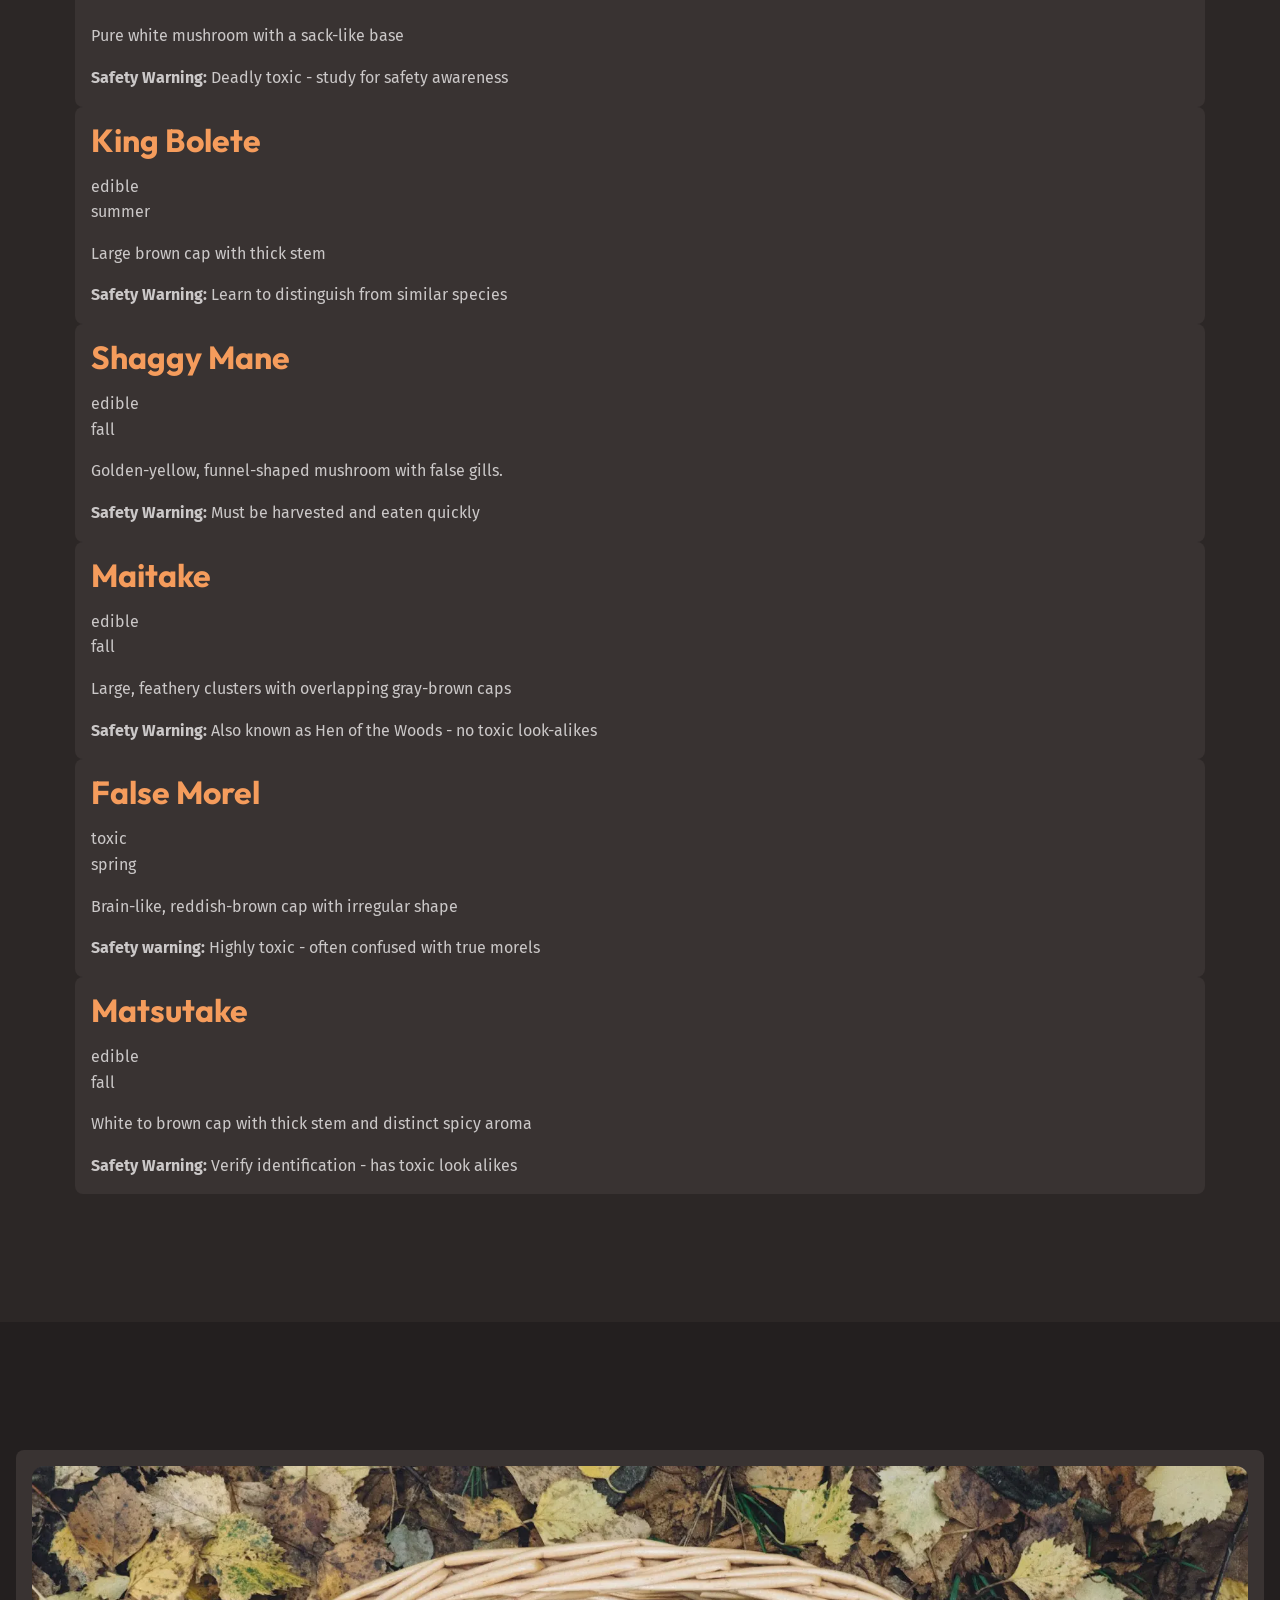
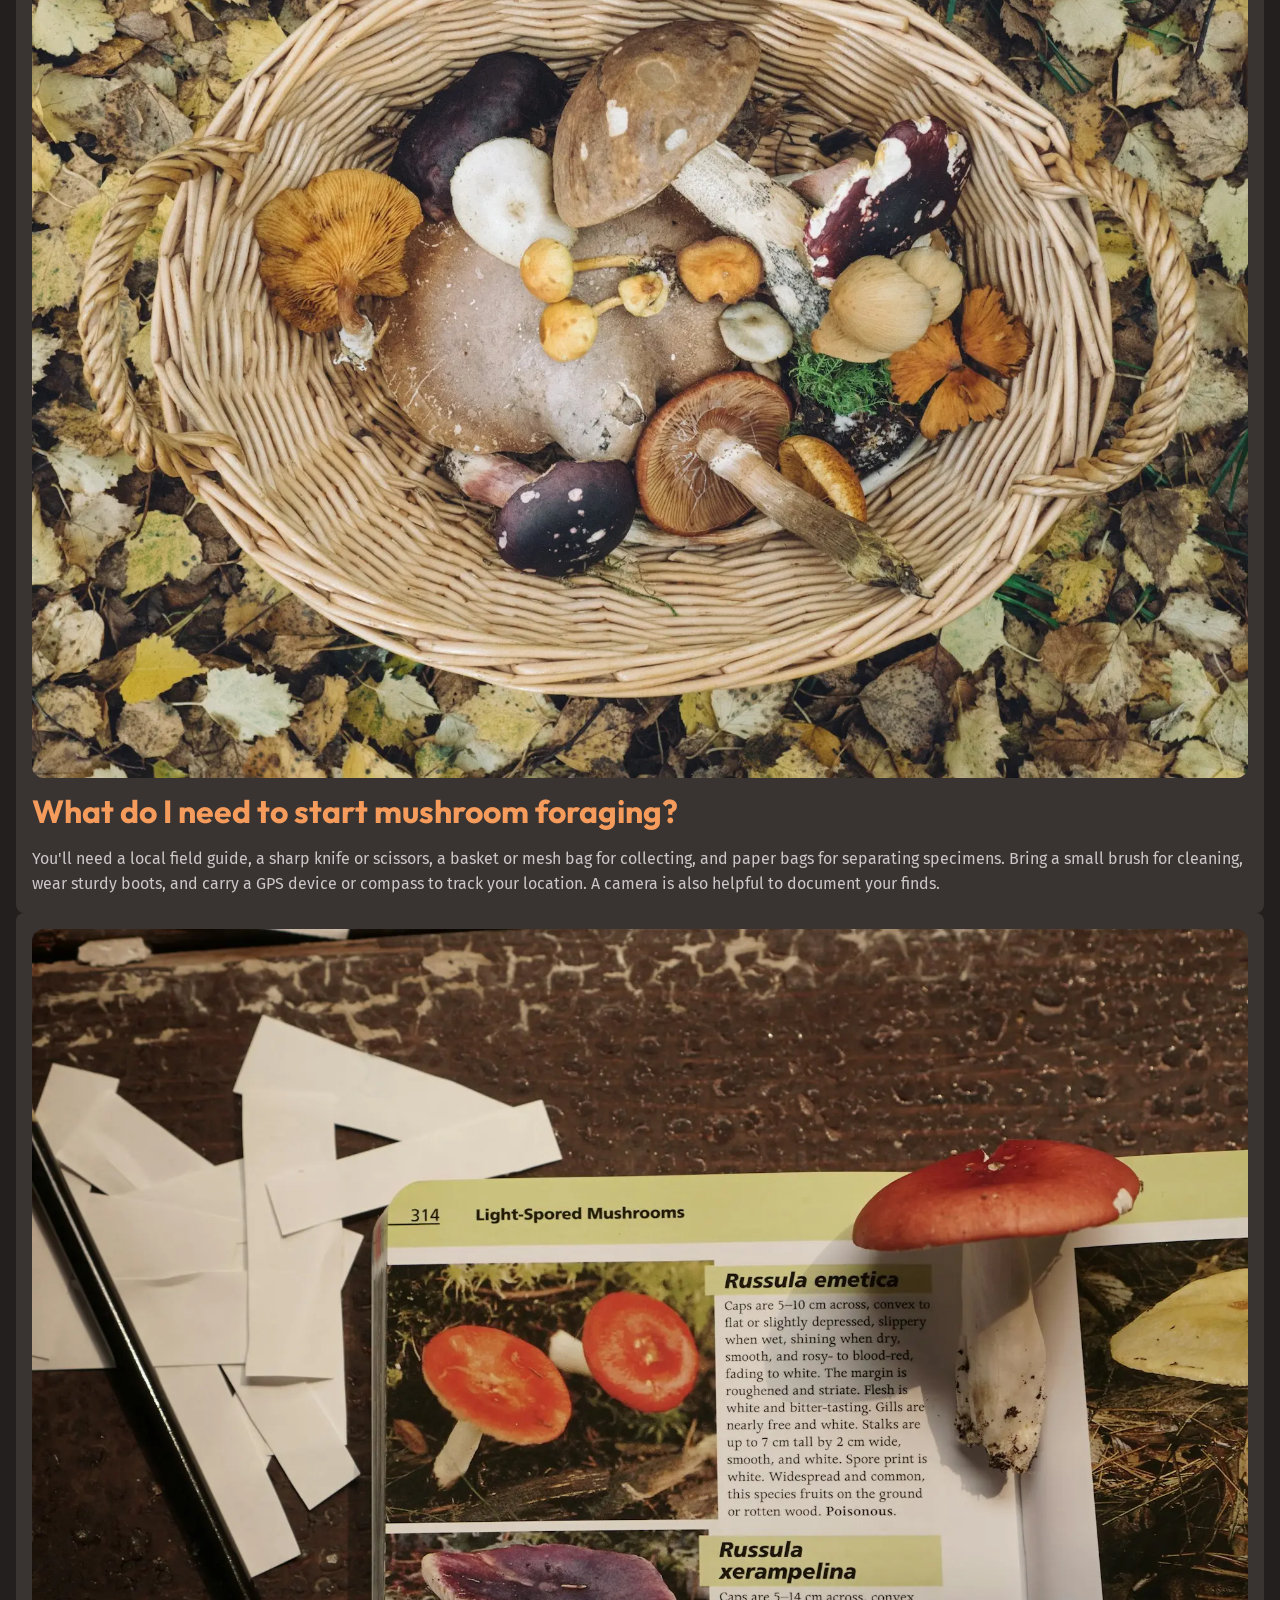
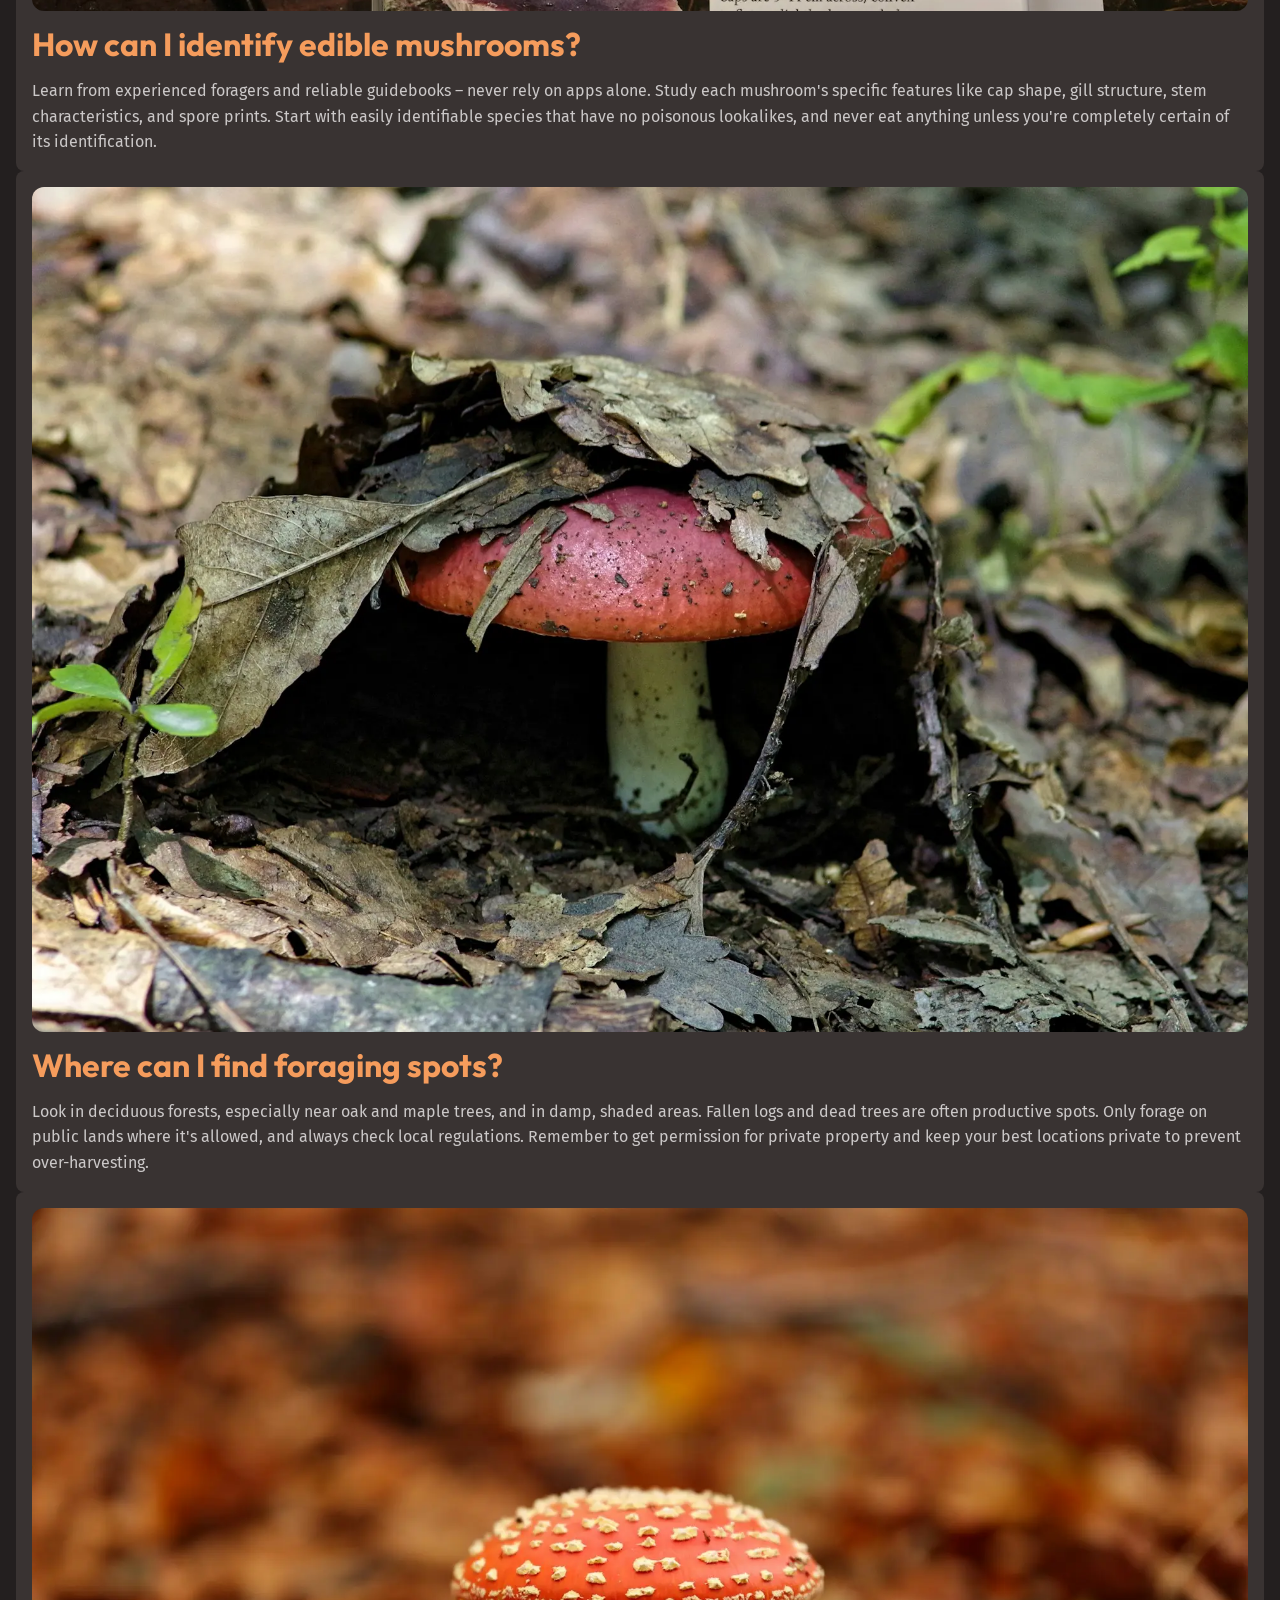
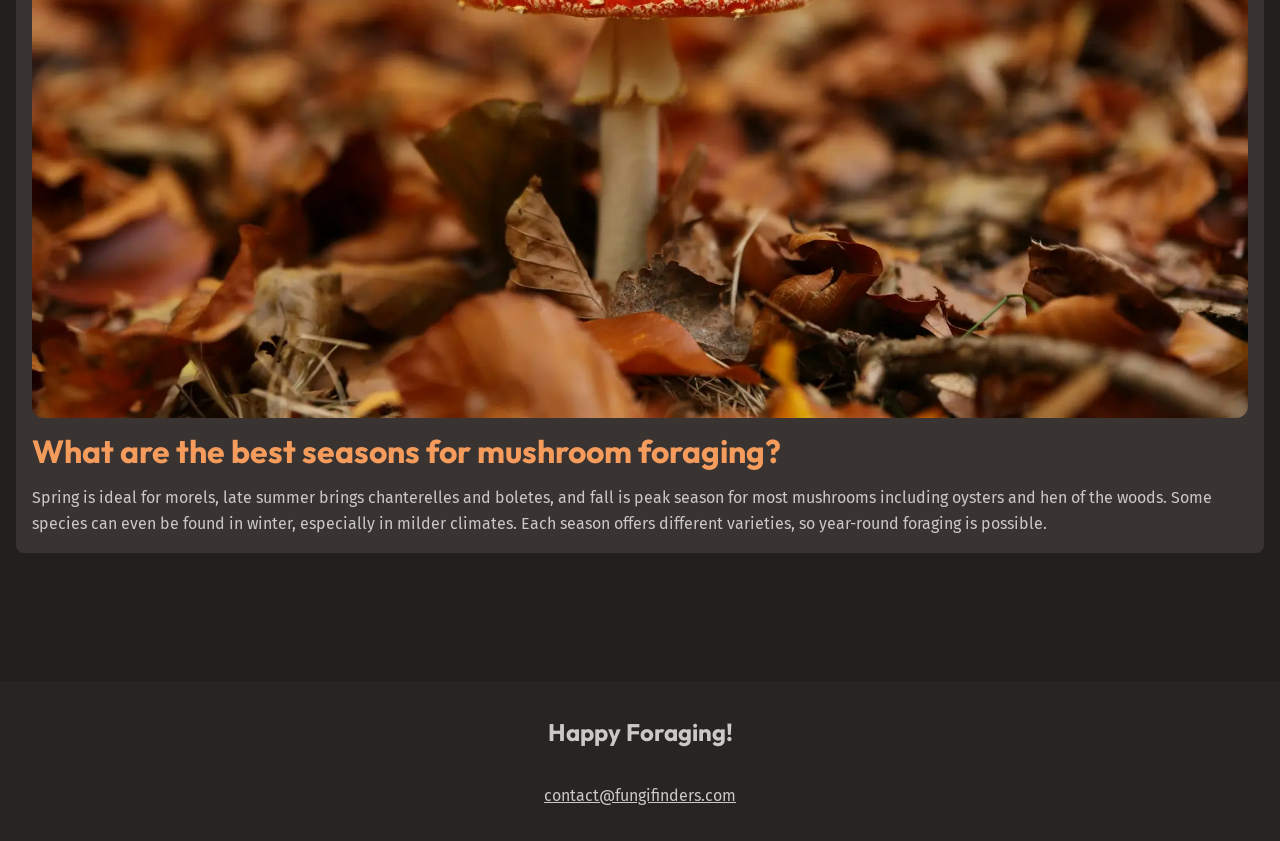
==== commit f5c1d028: "added necessary classes for grid styling" ====
--- a/mushroom-guide.html
+++ b/mushroom-guide.html
@@ -72,26 +72,29 @@
             </div>
         </section>
 
-        <section class="section">
+        <section class="mushroom-guide section">
             <div class="wrapper">
+                <div class="flow">
                 <h2 class="section-title">Get to know your mushrooms</h2>
-                <select name="" id="">
+                <div class="flex-group">
+                    <select name="" id="">
                     <option value="all">Season: All</option>
-                    <option value="spring">Spring</option>
-                    <option value="summer">Summer</option>
-                    <option value="fall">Fall</option>
-                </select>
-                <select name="" id="">
-                    <option value="all">Type: All</option>
-                    <option value="edible">Edible</option>
-                    <option value="toxic">Toxic</option>
-                </select>
+                        <option value="spring">Spring</option>
+                        <option value="summer">Summer</option>
+                        <option value="fall">Fall</option>
+                    </select>
+                    <select name="" id="">
+                        <option value="all">Type: All</option>
+                        <option value="edible">Edible</option>
+                        <option value="toxic">Toxic</option>
+                    </select>
+                </div>
 
                 <!-- grid of mushrooms -->
-                <div>
+                <div class="grid-auto-fit">
                     <div class="card">
                         <h3 class="card__title">Chanterelle</h3>
-                        <ul role="list" aria-label="Mushroom Characteristic">
+                        <ul class="tag-list" role="list" aria-label="Mushroom Characteristic">
                             <li data-edible="edible">
                                 <span class="visually-hidden">This mushroom is</span>
                                 edible
@@ -110,7 +113,7 @@
 
                     <div class="card">
                         <h3 class="card__title">Morel</h3>
-                        <ul role="list" aria-label="Mushroom Characteristic">
+                        <ul class="tag-list" role="list" aria-label="Mushroom Characteristic">
                             <li data-edible="toxic">
                                 <span class="visually-hidden">This mushroom is</span>
                                 toxic
@@ -129,7 +132,7 @@
 
                     <div class="card">
                         <h3 class="card__title">Chicken of the Woods</h3>
-                        <ul role="list" aria-label="Mushroom Characteristic">
+                        <ul class="tag-list" role="list" aria-label="Mushroom Characteristic">
                             <li data-edible="edible">
                                 <span class="visually-hidden">This mushroom is</span>
                                 edible
@@ -148,7 +151,7 @@
 
                     <div class="card">
                         <h3 class="card__title">Death Cap</h3>
-                        <ul role="list" aria-label="Mushroom Characteristic">
+                        <ul class="tag-list" role="list" aria-label="Mushroom Characteristic">
                             <li data-edible="toxic">
                                 <span class="visually-hidden">This mushroom is</span>
                                 toxic
@@ -167,7 +170,7 @@
 
                     <div class="card">
                         <h3 class="card__title">Oyster Mushroom</h3>
-                        <ul role="list" aria-label="Mushroom Characteristic">
+                        <ul class="tag-list" role="list" aria-label="Mushroom Characteristic">
                             <li data-edible="edible">
                                 <span class="visually-hidden">This mushroom is</span>
                                 edible
@@ -179,14 +182,14 @@
                         </ul>
                         <p>Fan-shaped caps growing in clusters</p>
                         <div class="card__note">
-                            <strong>Important Notes:</strong>
+                            <strong>Safety Warning:</strong>
                             Great beginner mushroom, few look-alikes
                         </div>
                     </div>
 
                     <div class="card">
                         <h3 class="card__title">Lion's Mane</h3>
-                        <ul role="list" aria-label="Mushroom Characteristic">
+                        <ul class="tag-list" role="list" aria-label="Mushroom Characteristic">
                             <li data-edible="edible">
                                 <span class="visually-hidden">This mushroom is</span>
                                 edible
@@ -198,14 +201,14 @@
                         </ul>
                         <p>White, shaggy appearance like a lion's mane</p>
                         <div class="card__note">
-                            <strong>Important Notes:</strong>
+                            <strong>Safety Warning:</strong>
                             No toxic look-alikes
                         </div>
                     </div>
 
                     <div class="card">
                         <h3 class="card__title">Destroying Angel</h3>
-                        <ul role="list" aria-label="Mushroom Characteristic">
+                        <ul class="tag-list" role="list" aria-label="Mushroom Characteristic">
                             <li data-edible="edible">
                                 <span class="visually-hidden">This mushroom is</span>
                                 edible
@@ -217,14 +220,14 @@
                         </ul>
                         <p>Pure white mushroom with a sack-like base</p>
                         <div class="card__note">
-                            <strong>Important Notes:</strong>
+                            <strong>Safety Warning:</strong>
                             Deadly toxic - study for safety awareness
                         </div>
                     </div>
 
                     <div class="card">
                         <h3 class="card__title">King Bolete</h3>
-                        <ul role="list" aria-label="Mushroom Characteristic">
+                        <ul class="tag-list" role="list" aria-label="Mushroom Characteristic">
                             <li data-edible="edible">
                                 <span class="visually-hidden">This mushroom is</span>
                                 edible
@@ -236,14 +239,14 @@
                         </ul>
                         <p>Large brown cap with thick stem</p>
                         <div class="card__note">
-                            <strong>Important Notes:</strong>
+                            <strong>Safety Warning:</strong>
                             Learn to distinguish from similar species
                         </div>
                     </div>
 
                     <div class="card">
                         <h3 class="card__title">Shaggy Mane</h3>
-                        <ul role="list" aria-label="Mushroom Characteristic">
+                        <ul class="tag-list" role="list" aria-label="Mushroom Characteristic">
                             <li data-edible="edible">
                                 <span class="visually-hidden">This mushroom is</span>
                                 edible
@@ -255,14 +258,14 @@
                         </ul>
                         <p>Golden-yellow, funnel-shaped mushroom with false gills.</p>
                         <div class="card__note">
-                            <strong>Important Notes:</strong>
+                            <strong>Safety Warning:</strong>
                             Must be harvested and eaten quickly
                         </div>
                     </div>
 
                     <div class="card">
                         <h3 class="card__title">Maitake</h3>
-                        <ul role="list" aria-label="Mushroom Characteristic">
+                        <ul class="tag-list" role="list" aria-label="Mushroom Characteristic">
                             <li data-edible="edible">
                                 <span class="visually-hidden">This mushroom is</span>
                                 edible
@@ -274,14 +277,14 @@
                         </ul>
                         <p>Large, feathery clusters with overlapping gray-brown caps</p>
                         <div class="card__note">
-                            <strong>Important Notes:</strong>
+                            <strong>Safety Warning:</strong>
                             Also known as Hen of the Woods - no toxic look-alikes
                         </div>
                     </div>
 
                     <div class="card">
                         <h3 class="card__title">False Morel</h3>
-                        <ul role="list" aria-label="Mushroom Characteristic">
+                        <ul class="tag-list" role="list" aria-label="Mushroom Characteristic">
                             <li data-edible="toxic">
                                 <span class="visually-hidden">This mushroom is</span>
                                 toxic
@@ -293,14 +296,14 @@
                         </ul>
                         <p>Brain-like, reddish-brown cap with irregular shape</p>
                         <div class="card__note">
-                            <strong>Important Notes:</strong>
+                            <strong>Safety warning:</strong>
                             Highly toxic - often confused with true morels
                         </div>
                     </div>
 
                     <div class="card">
                         <h3 class="card__title">Matsutake</h3>
-                        <ul role="list" aria-label="Mushroom Characteristic">
+                        <ul class="tag-list" role="list" aria-label="Mushroom Characteristic">
                             <li data-edible="edible">
                                 <span class="visually-hidden">This mushroom is</span>
                                 edible
@@ -312,12 +315,13 @@
                         </ul>
                         <p>White to brown cap with thick stem and distinct spicy aroma</p>
                         <div class="card__note">
-                            <strong>Important Notes:</strong>
+                            <strong>Safety Warning:</strong>
                             Verify identification - has toxic look alikes
                         </div>
                     </div>
                 </div>
             </div>
+        </div>
         </section>
 
         <!-- FAQ -->
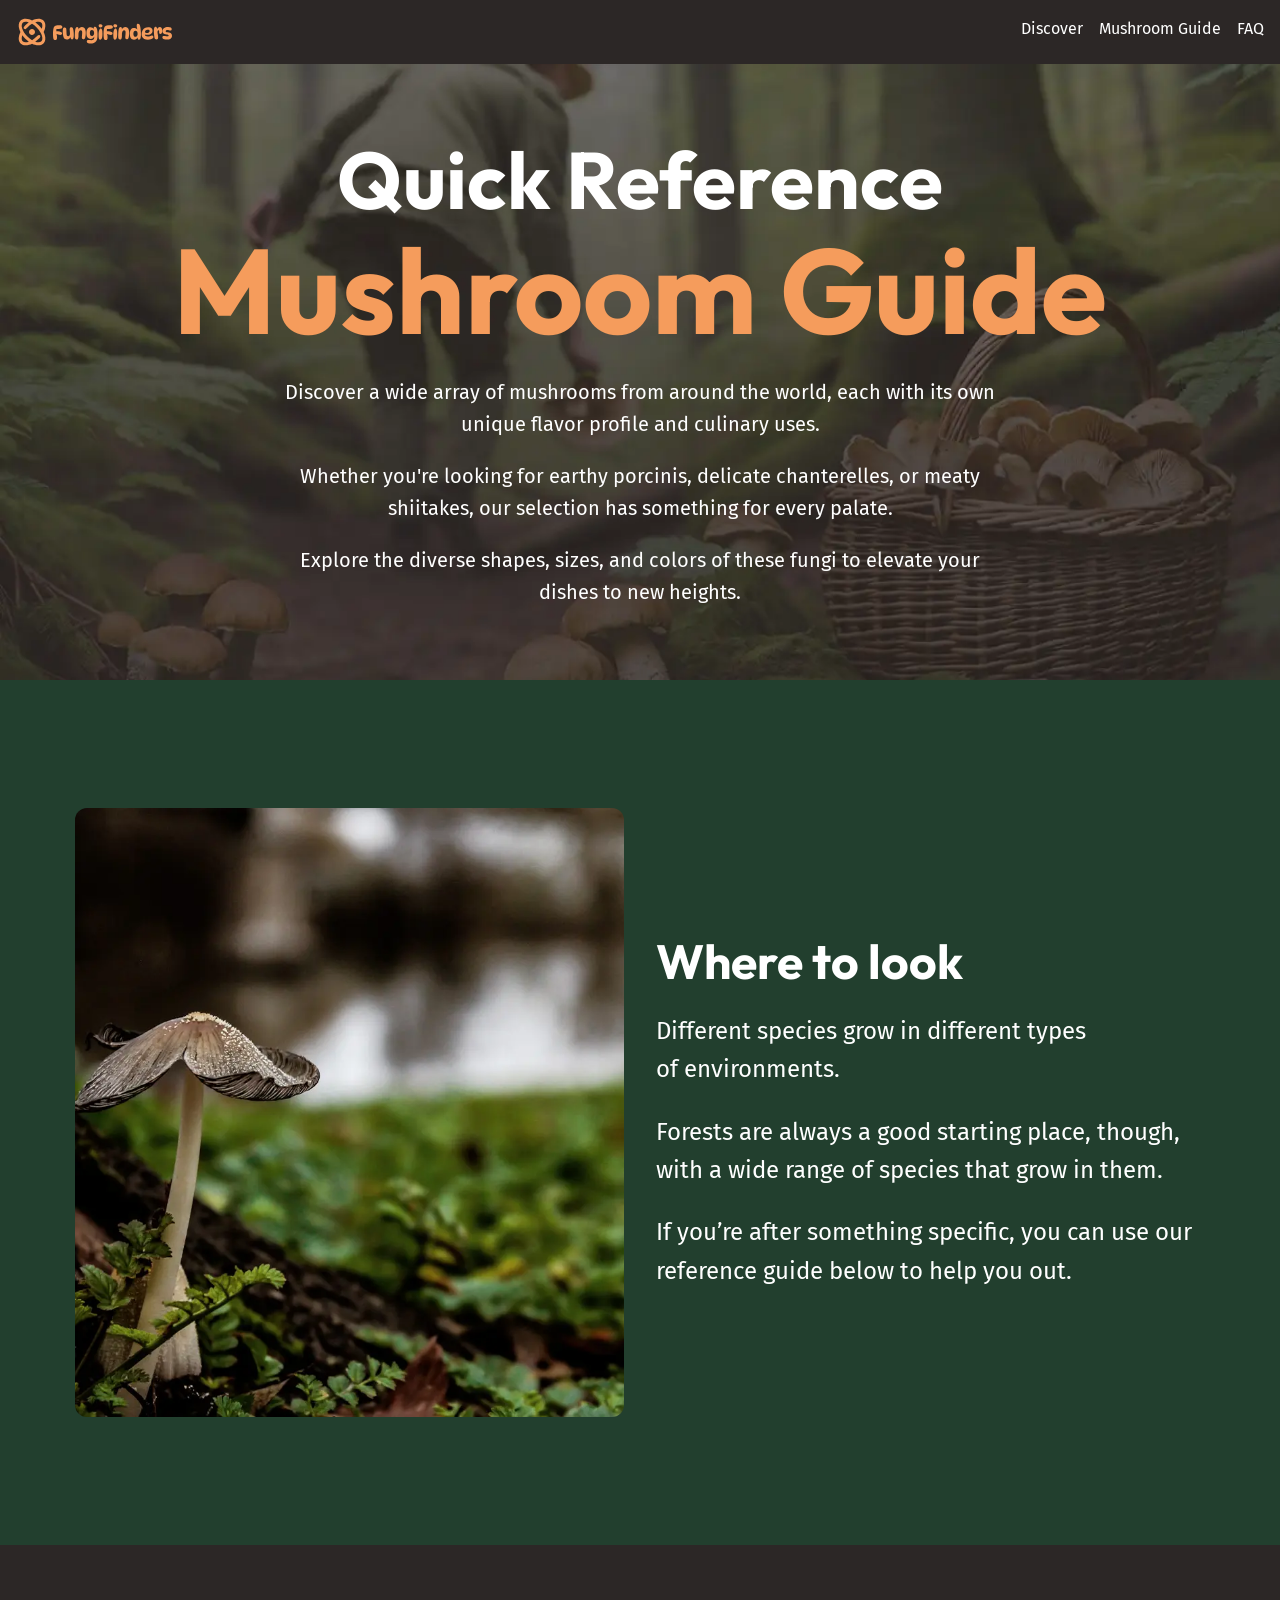
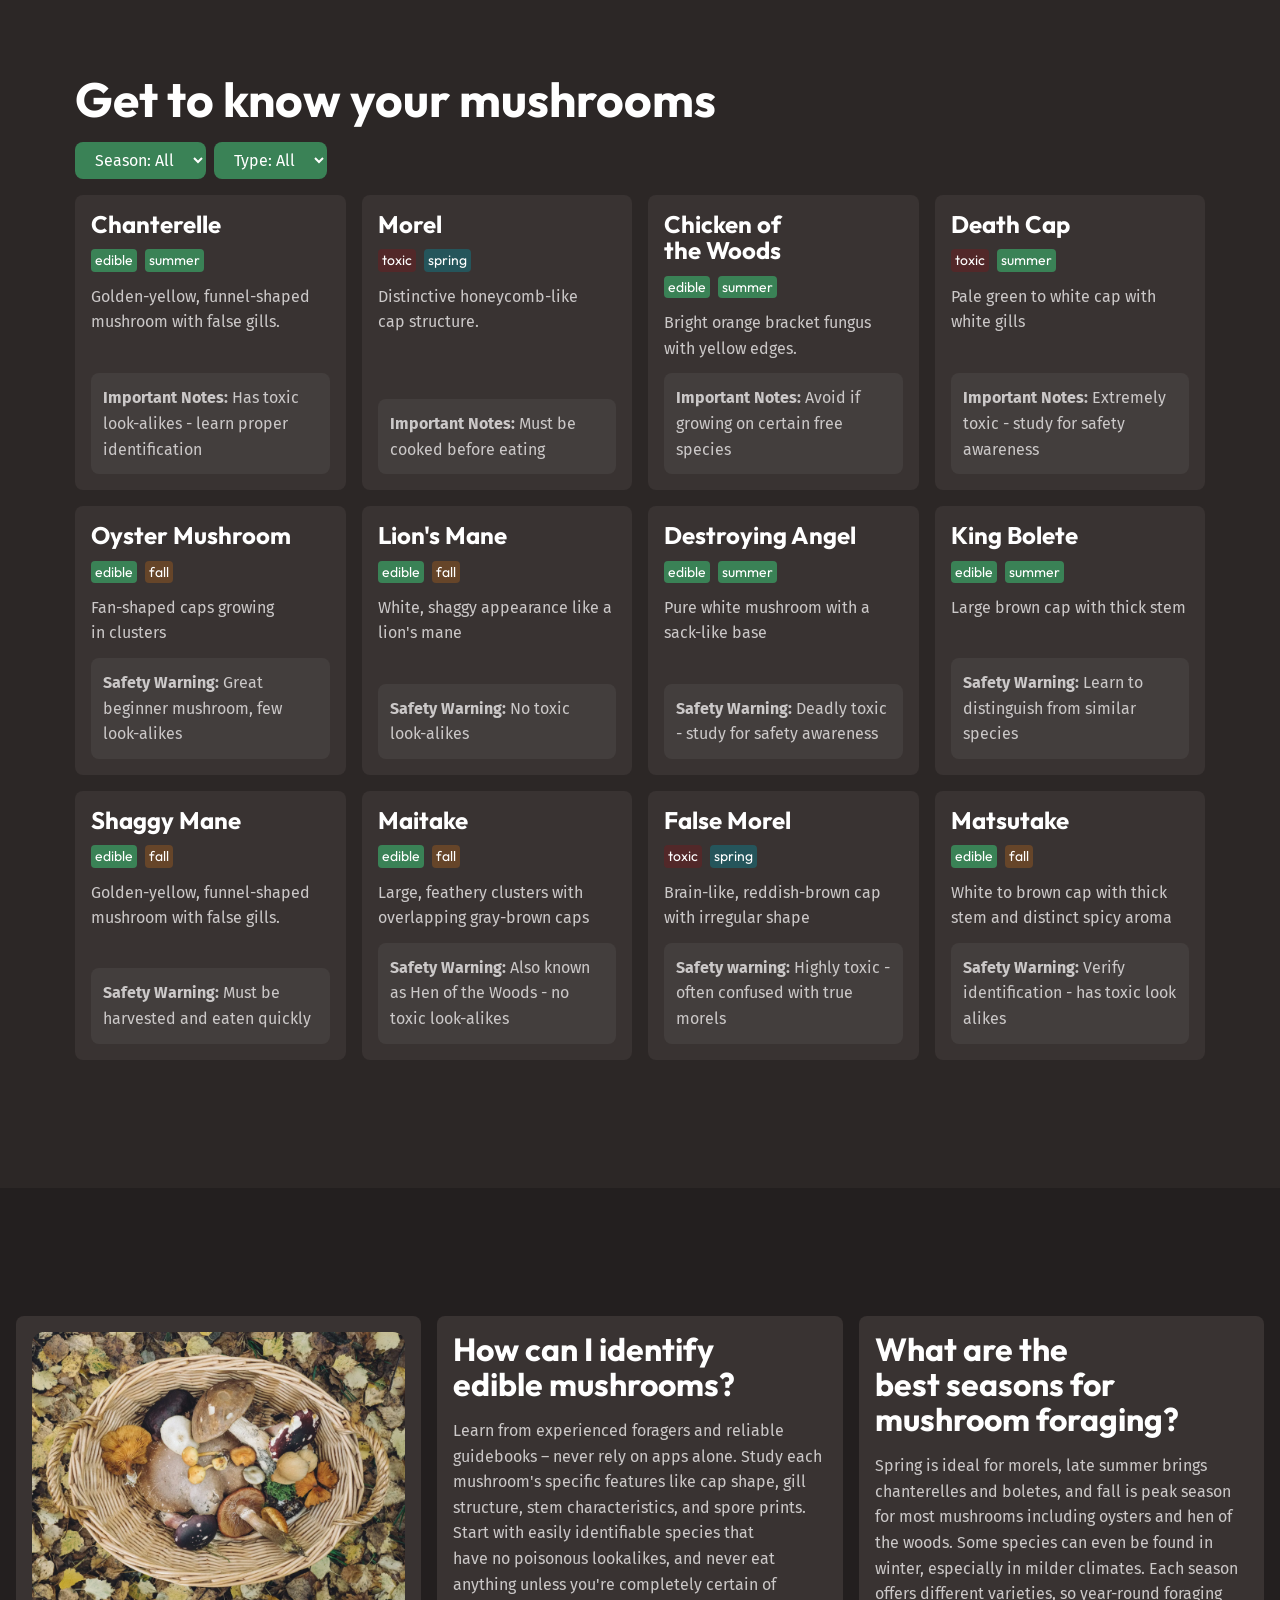
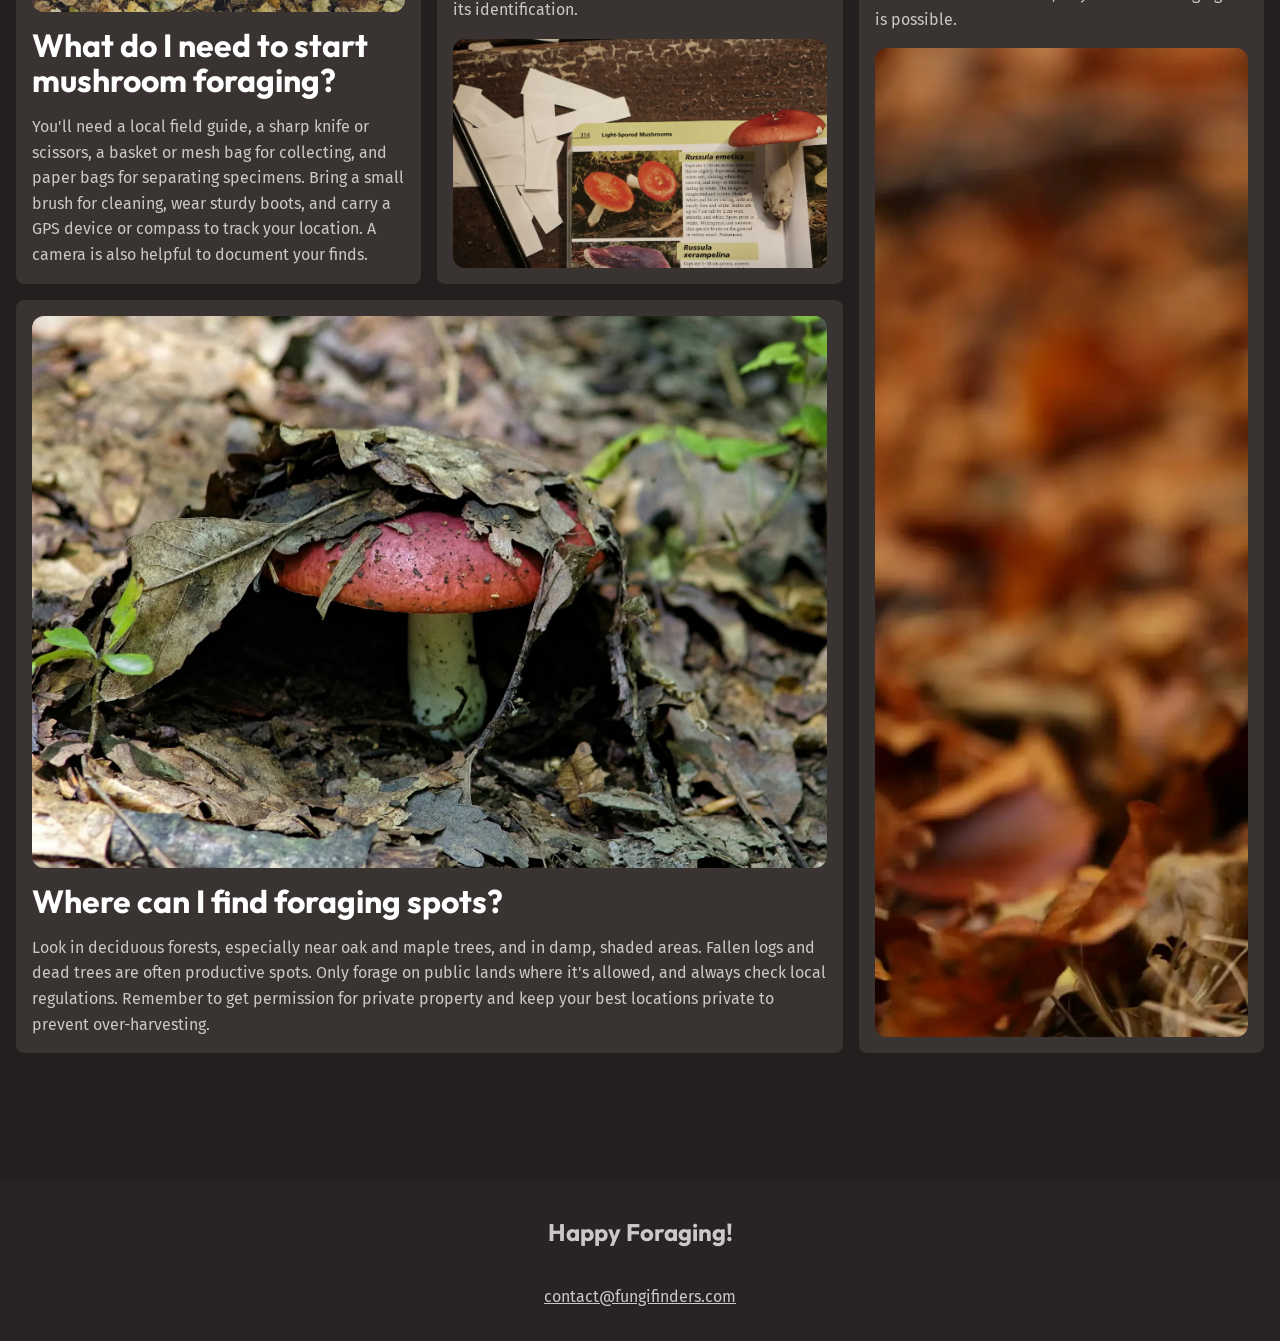
==== commit 0524f9ce: "relevant changes done for faq section" ====
--- a/mushroom-guide.html
+++ b/mushroom-guide.html
@@ -327,6 +327,7 @@
         <!-- FAQ -->
         <section class="background-extra-dark section">
             <div class="wrapper" data-width="wide">
+                <div class="faq-bento">
                 <div class="card">
                     <img src="/assets/start-foraging.webp" alt="A basket full of wild mushrooms">
                     <h3 class="card__title">What do I need to start mushroom foraging?</h3>
@@ -372,6 +373,7 @@
                         season offers different varieties, so year-round foraging is possible.</p>
                 </div>
             </div>
+            </div>
         </section>
 
     </main>
--- a/style.css
+++ b/style.css
@@ -181,6 +181,12 @@
 }
 
 @layer layout {
+    .flex-group {
+        display: flex;
+        flex-wrap: wrap;
+        gap: 0.5rem;
+    }
+
     .flow > * + * {
         margin-top: var(--flow-spacer, 1em);
     }
@@ -189,6 +195,13 @@
     .grid-flow {
         display: grid;
         gap: var(--grid-flow-space, 1rem);
+    }
+
+    .grid-auto-fit {
+        --auto-fit-min-col-size: 250px;
+        display: grid;
+        gap: 1rem;
+        grid-template-columns: repeat(auto-fit, minmax(min(var(--auto-fit-min-col-size), 100%), 1fr));
     }
 
     .wrapper {
@@ -376,8 +389,78 @@
         }
     }
 
+    .mushroom-guide {
+        --card-title-font-size: var(--font-size-lg);
+        --card-title-color: var(--text-high-contrast);
+        --card-gap: 0.75rem;
+    }
+
+                .faq-bento {
+                    --card-title-color: var(--text-high-contrast);
+                    display: grid;
+                    gap: 1rem;
+                    grid-template-areas:
+                        "card-one"
+                        "card-two"
+                        "card-three"
+                        "card-four";
+
+                    @media(width > 600px) {
+                        grid-template-columns: repeat(2, 2fr);
+                        grid-template-areas:
+                            "card-one card-two"
+                            "card-three card-four";
+                    }
+
+                    @media (width > 900px) {
+                        grid-template-columns: repeat(3, 1fr);
+                        grid-template-areas:
+                            "card-one card-two card-four"
+                            "card-three card-three card-four";
+                    }
+
+                    .card > img {
+                        height: 100%;
+                        object-fit: cover;
+                        object-position: top left;
+                    }
+
+                    @media (width > 600px) {
+                        .card:nth-child(even) > img {
+                            order: 3;
+                        }
+                    }
+
+                    .card:nth-child(1) {
+                        grid-area: card-one;
+                    }
+
+                    .card:nth-child(2) {
+                        grid-area: card-two;
+                    }
+
+                    .card:nth-child(3) {
+                        grid-area: card-three;
+
+                        @media(width > 900px) {
+                            display: grid;
+                            gap: 1rem;
+                            grid-template-columns: 1fr, 1fr;
+
+                            img {
+                                grid-column: 1 / 2;
+                                grid-row: 1 / 3;
+                            }
+                        }
+                    }
+
+                    .card:nth-child(4) {
+                        grid-area: card-four;
+                    }
+                }
     .card {
-        display: grid;
+        display: flex;
+        flex-direction: column;
         gap: var(--card-gap, 1rem);
         padding: 1rem;
         background-color: var(--background-light);
@@ -391,6 +474,48 @@
     .card__title {
         font-size: var(--card-title-font-size, var(--font-size-heading-sm));
         color: var(--card-title-color, var(--text-brand));
+    }
+
+    .card__note {
+        margin-block-start: auto;
+        background-color: var(--background-extra-light);
+        padding: 0.75rem;
+        border-radius: var(--border-radius-2);
+    }
+
+    .tag-list {
+        display: flex;
+        gap: 0.5rem;
+        flex-wrap: wrap;
+
+        li {
+            font-family: var(--ff-heading);
+            font-size: var(--font-size-sm);
+            color: var(--text-high-contrast);
+            padding: 0rem 0.25rem;
+            background-color: var(--tag-bg, olive);
+            border-radius: var(--border-radius-1);
+        }
+
+        [data-edible="edible"] {
+            --tag-bg: var(--background-accent-main);
+        }
+
+        [data-edible="toxic"] {
+            --tag-bg: var(--clr-red-500);
+        }
+
+        [data-season="summer"] {
+            --tag-bg: var(--background-accent-main);
+        }
+
+        [data-season="spring"] {
+            --tag-bg: var(--clr-teal-500);
+        }
+
+        [data-season="fall"] {
+            --tag-bg: var(--clr-orange-500);
+        }
     }
 
     .button {
@@ -410,6 +535,14 @@
         color: var(--text-high-contrast);
         background-color: var(--background-accent-light);
     }
+
+    select {
+        padding: 0.5rem 1rem;
+        background-color: var(--background-accent-main);
+        border: 0;
+        border-radius: var(--border-radius-2);
+        color: var(--text-high-contrast);
+    }
 }
 
 @layer utilities {
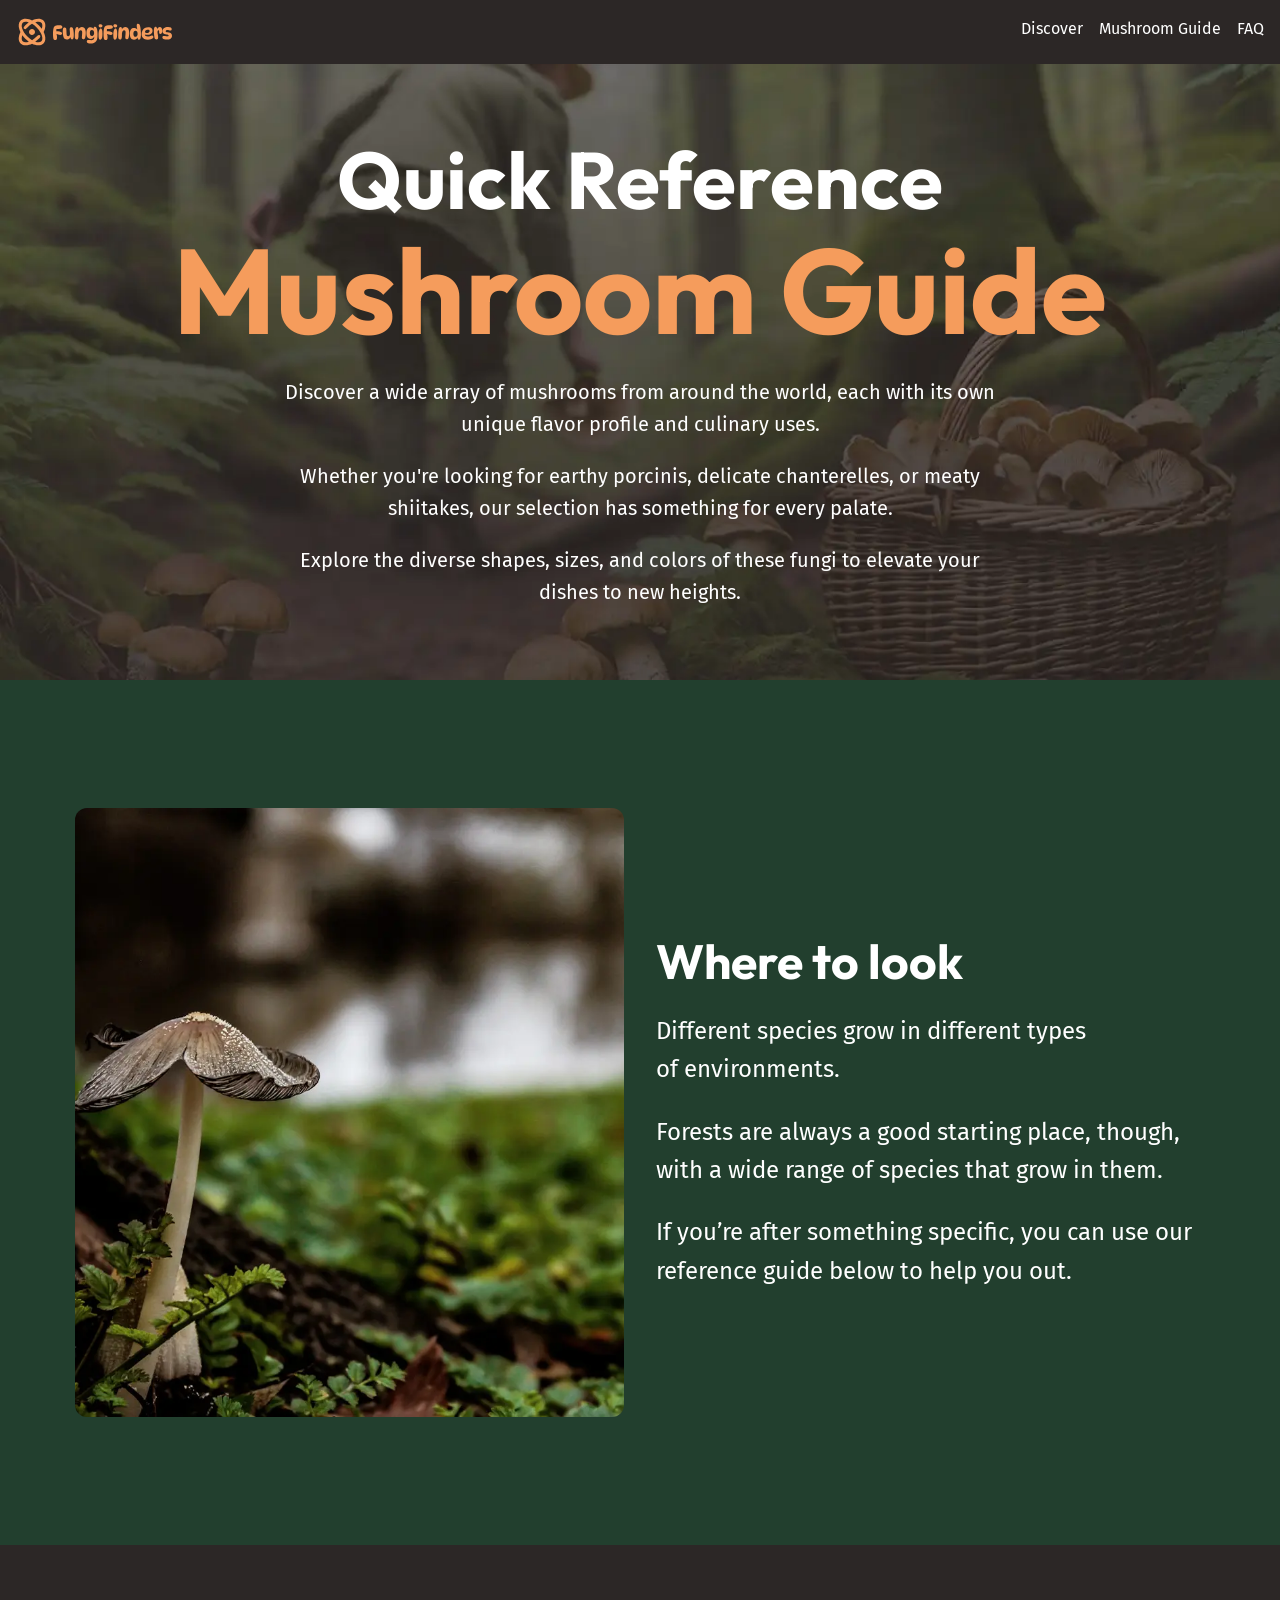
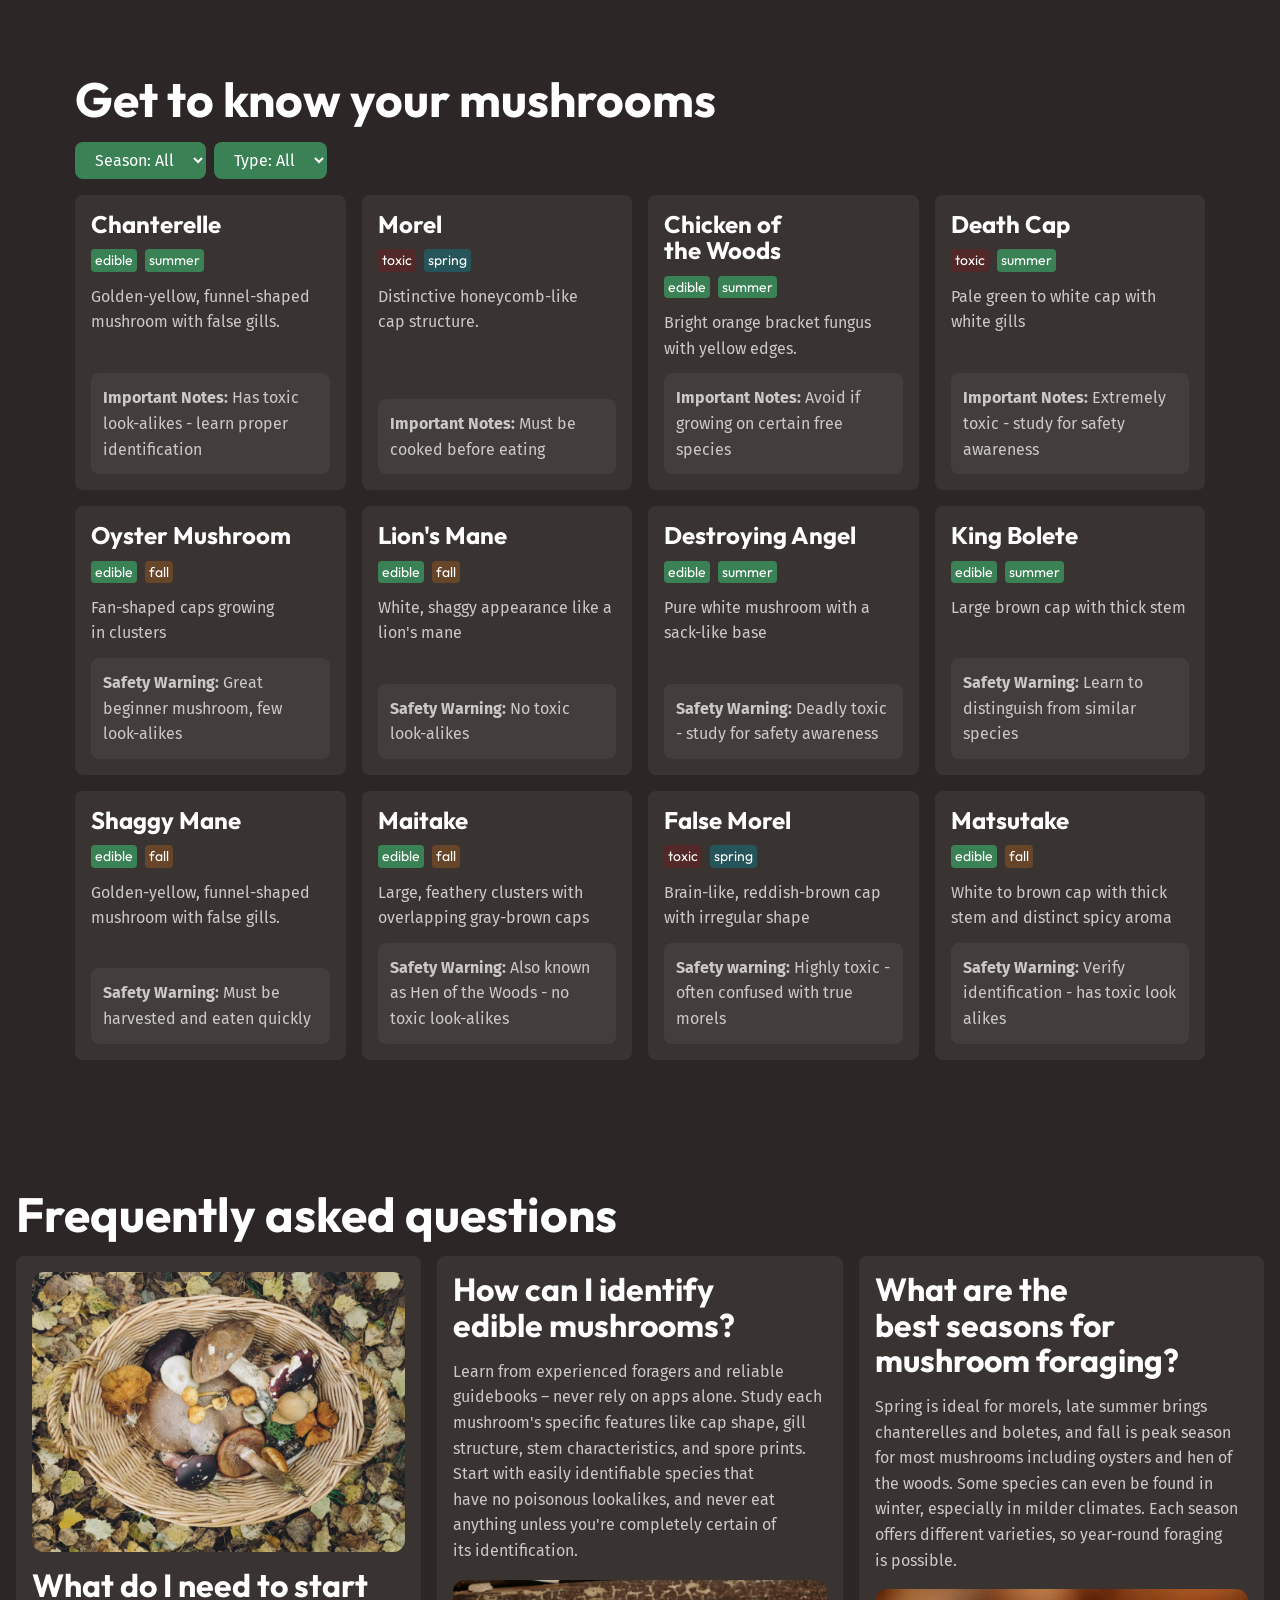
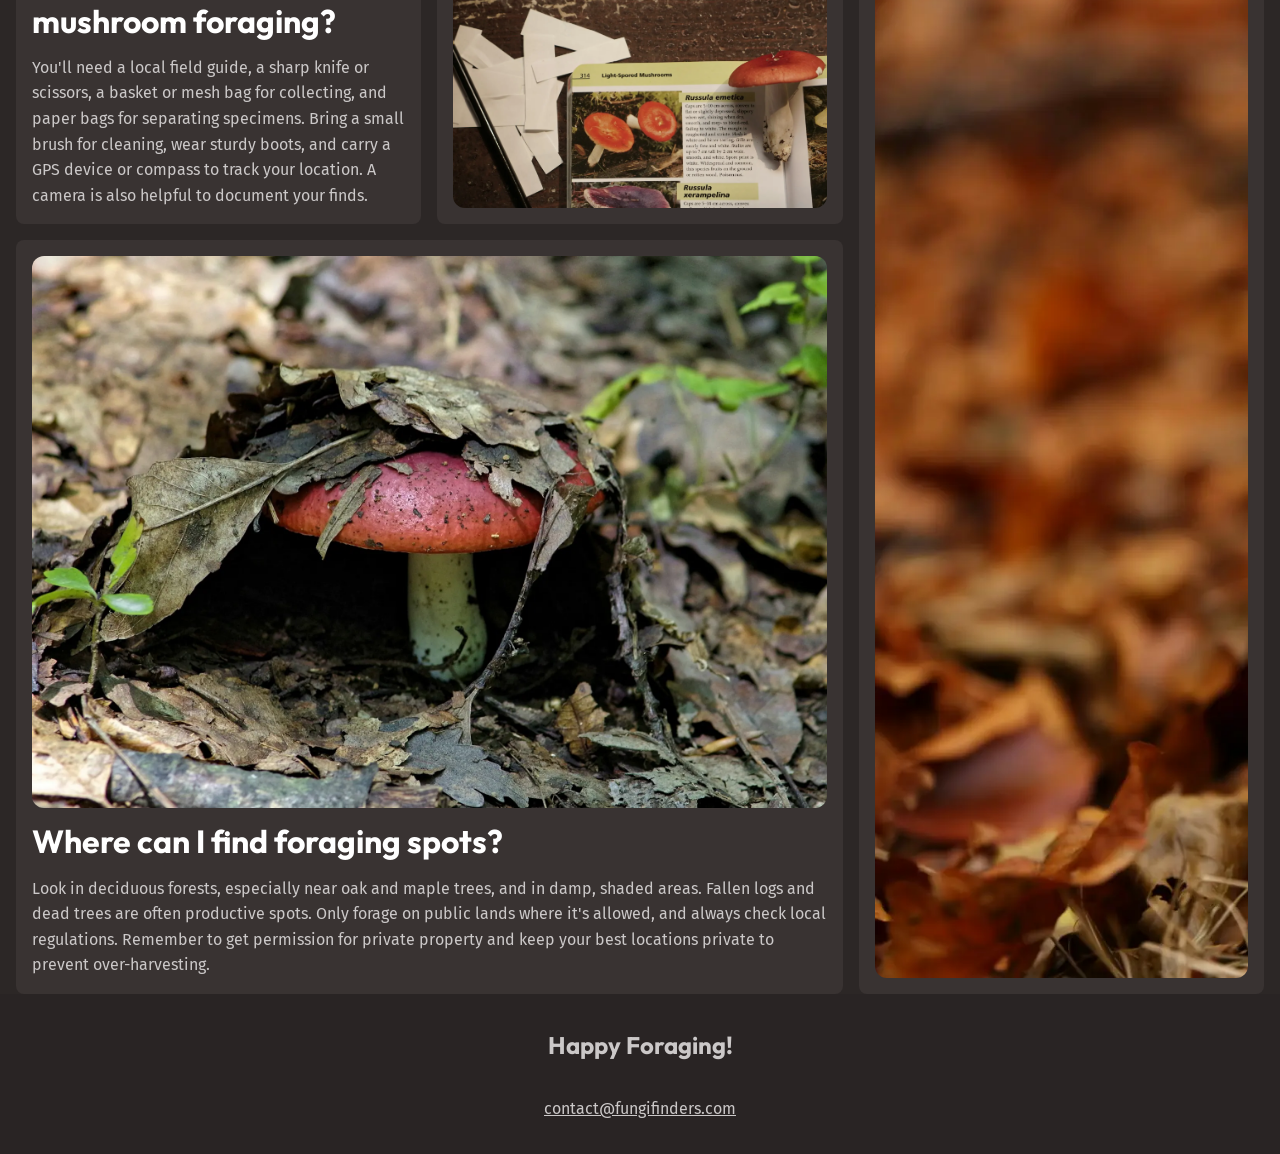
==== commit 1d267568: "nav links updated" ====
--- a/mushroom-guide.html
+++ b/mushroom-guide.html
@@ -27,8 +27,8 @@
                 <nav id="primary-nav" class="primary-navigation">
                     <ul role="list">
                         <li><a href="/">Discover</a></li>
-                        <li><a href="/">Mushroom Guide</a></li>
-                        <li><a href="/">FAQ</a></li>
+                        <li><a href="/mushroom-guide.html">Mushroom Guide</a></li>
+                        <li><a href="/mushroom-guide.html#faq">FAQ</a></li>
                     </ul>
                 </nav>
             </div>
@@ -325,8 +325,9 @@
         </section>
 
         <!-- FAQ -->
-        <section class="background-extra-dark section">
-            <div class="wrapper" data-width="wide">
+        <section id="faq" calss="background-extra-dark section">
+            <div class="wrapper flow" data-width="wide">
+                <h2 class="section-title">Frequently asked questions</h2>
                 <div class="faq-bento">
                 <div class="card">
                     <img src="/assets/start-foraging.webp" alt="A basket full of wild mushrooms">
--- a/style.css
+++ b/style.css
@@ -148,6 +148,13 @@
     html {
         font-family: var(--ff-body);
         line-height: 1.6;
+        scroll-padding: 3rem;
+    }
+
+    @media (prefers-reduced-motion: no-preference) {
+        html {
+            scroll-behavior: smooth;
+        }
     }
 
     body {
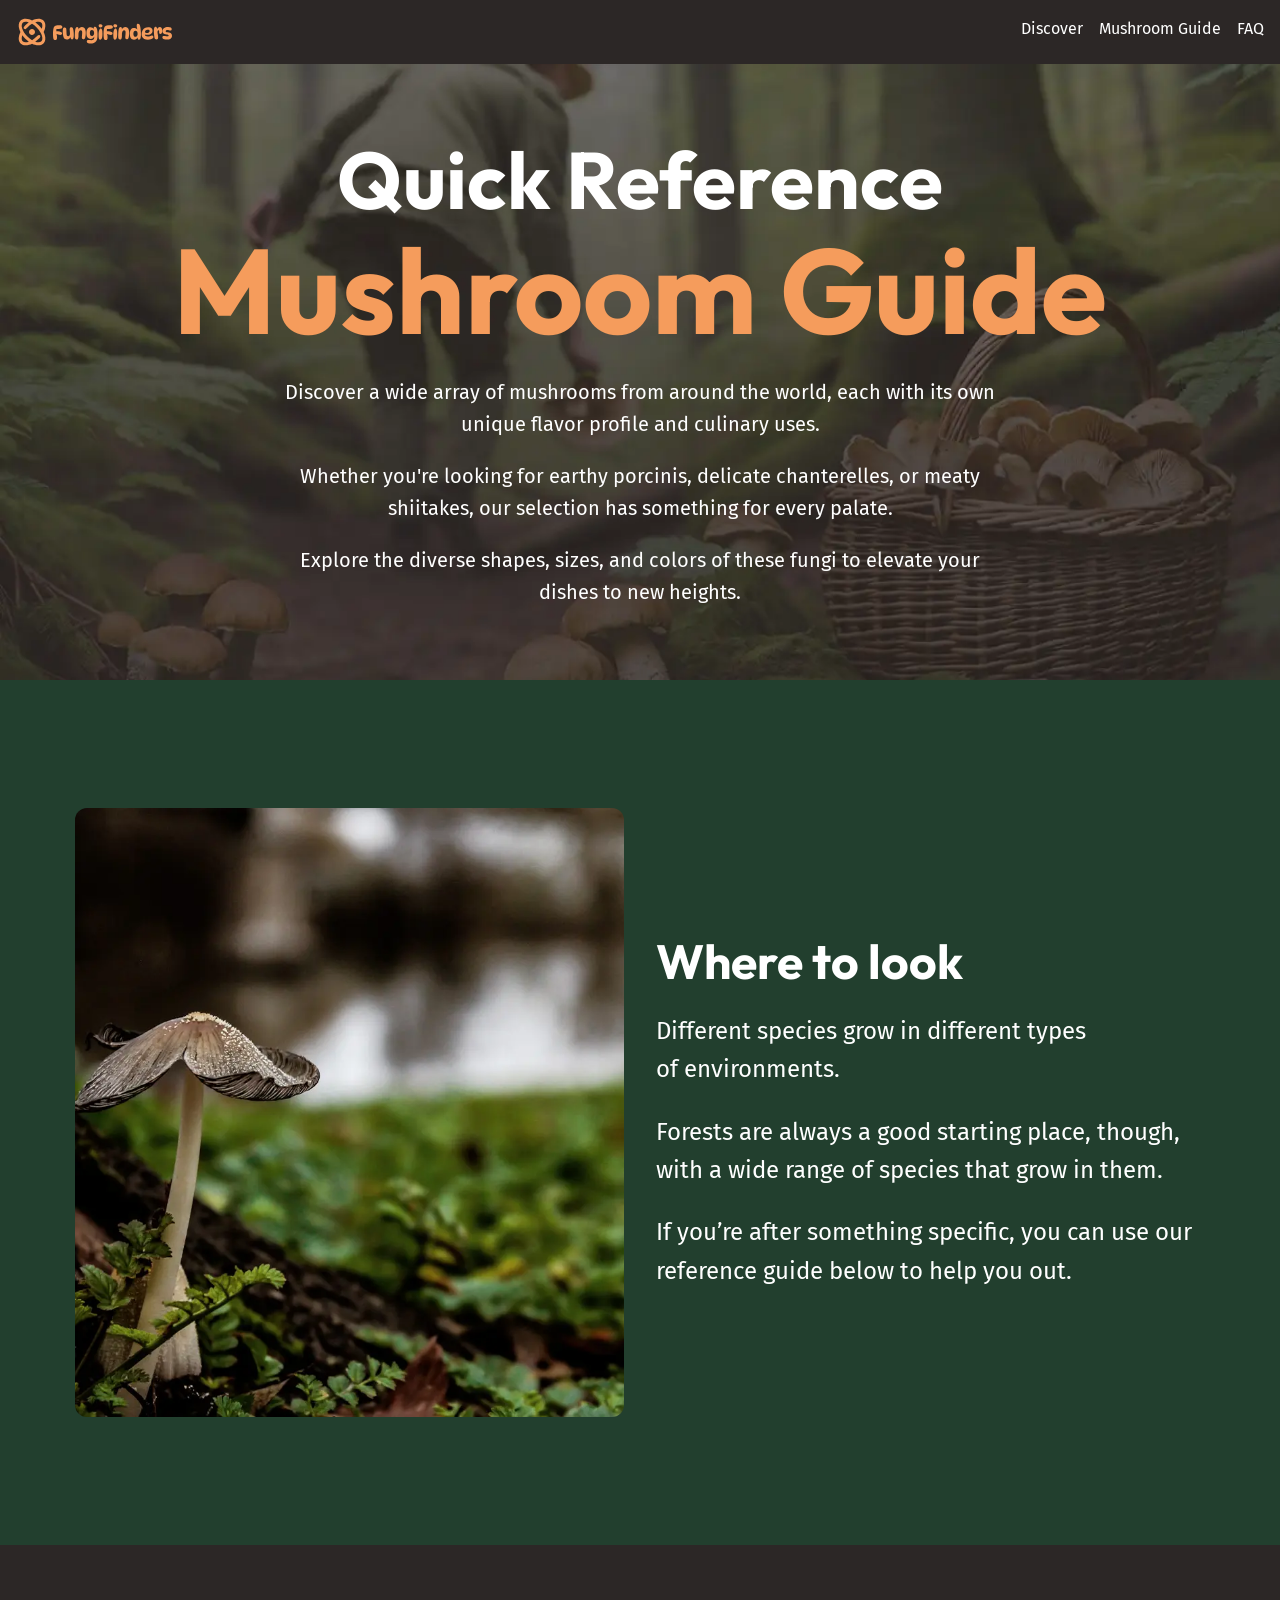
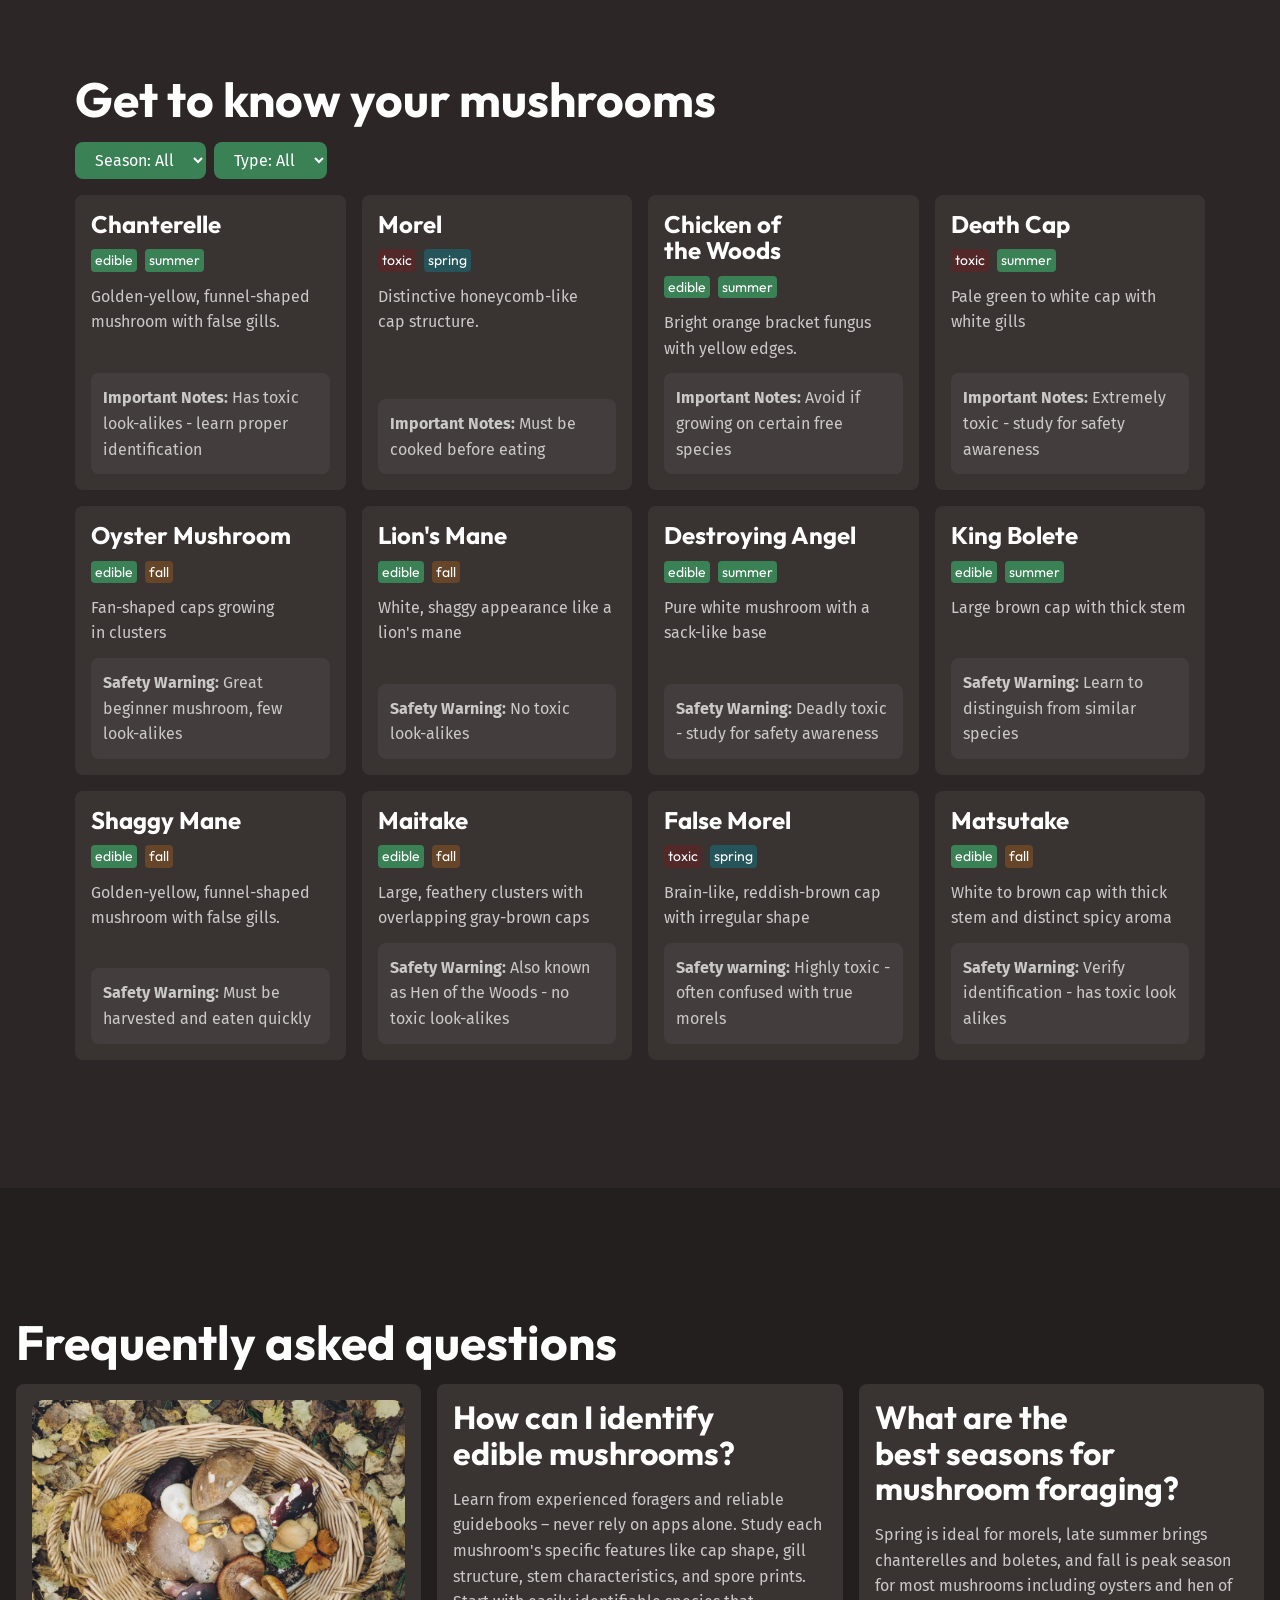
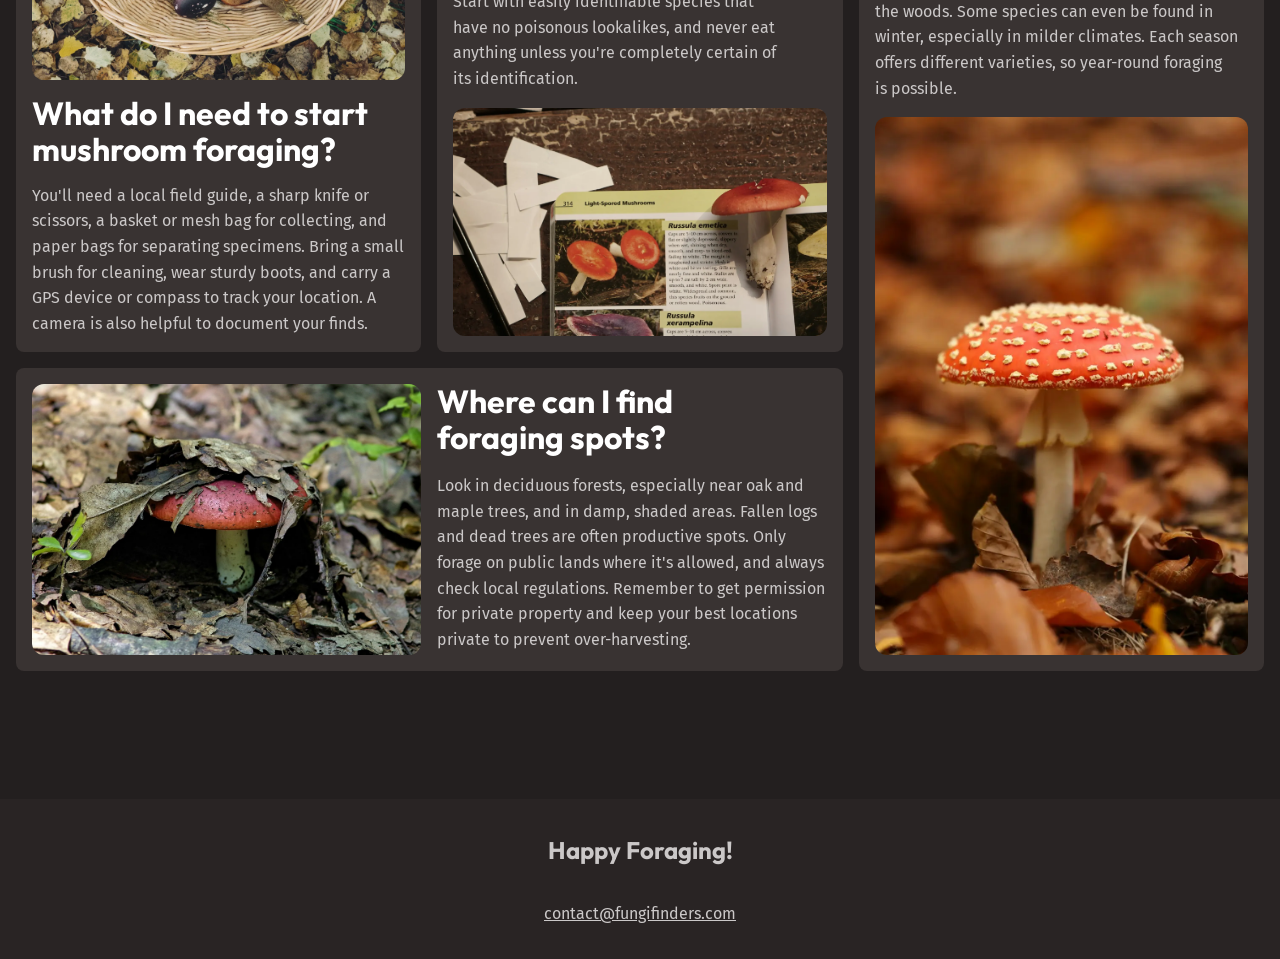
==== commit 7441857f: "fixed typo error" ====
--- a/mushroom-guide.html
+++ b/mushroom-guide.html
@@ -12,6 +12,7 @@
         rel="stylesheet" />
     <link rel="stylesheet" href="./style.css" type="text/css" media="all">
     <script src="/main.js" defer></script>
+    <script src="/mushroom-filter.js" defer></script>
 </head>
 
 <body>
@@ -77,13 +78,13 @@
                 <div class="flow">
                 <h2 class="section-title">Get to know your mushrooms</h2>
                 <div class="flex-group">
-                    <select name="" id="">
+                    <select name="season" id="season" hidden>
                     <option value="all">Season: All</option>
                         <option value="spring">Spring</option>
                         <option value="summer">Summer</option>
                         <option value="fall">Fall</option>
                     </select>
-                    <select name="" id="">
+                    <select name="edible" id="edible" hidden>
                         <option value="all">Type: All</option>
                         <option value="edible">Edible</option>
                         <option value="toxic">Toxic</option>
@@ -319,13 +320,14 @@
                             Verify identification - has toxic look alikes
                         </div>
                     </div>
+                    <div class="no-matches" hidden>No matches for these filters</div>
                 </div>
             </div>
         </div>
         </section>
 
         <!-- FAQ -->
-        <section id="faq" calss="background-extra-dark section">
+        <section id="faq" class="background-extra-dark section">
             <div class="wrapper flow" data-width="wide">
                 <h2 class="section-title">Frequently asked questions</h2>
                 <div class="faq-bento">
--- a/style.css
+++ b/style.css
@@ -211,6 +211,12 @@
         grid-template-columns: repeat(auto-fit, minmax(min(var(--auto-fit-min-col-size), 100%), 1fr));
     }
 
+    /*
+    above .grid-auto-fit there we can use "auto-fill" also so the grids won't took extra space there as it right now
+    taking because of using the "auto-fit"
+    P.s don't forget to change class name in mushroom-guide.html page
+    */
+
     .wrapper {
         --wrapper-max-width: 1130px;
         --wrapper-padding: 1rem;
@@ -429,7 +435,6 @@
                     .card > img {
                         height: 100%;
                         object-fit: cover;
-                        object-position: top left;
                     }
 
                     @media (width > 600px) {
@@ -452,7 +457,7 @@
                         @media(width > 900px) {
                             display: grid;
                             gap: 1rem;
-                            grid-template-columns: 1fr, 1fr;
+                            grid-template-columns: 1fr 1fr;
 
                             img {
                                 grid-column: 1 / 2;
@@ -553,6 +558,9 @@
 }
 
 @layer utilities {
+    [hidden]{
+        display: none;
+    }
     .text-center {
     text-align: center;
     }
@@ -610,3 +618,14 @@
         width: 1px;
     }
 }
+
+/*
+
+1. The down below code is one way to use filtering for css not recommend because of its complexity
+2. The down below code works only for spring season for remaining season we've to add additional code for other seasons
+
+.mushroom-guide:has(#season [value="spring"]:checked)
+    .card:not(:has([data-season="spring"])) {
+        display: none;
+    }
+*/
